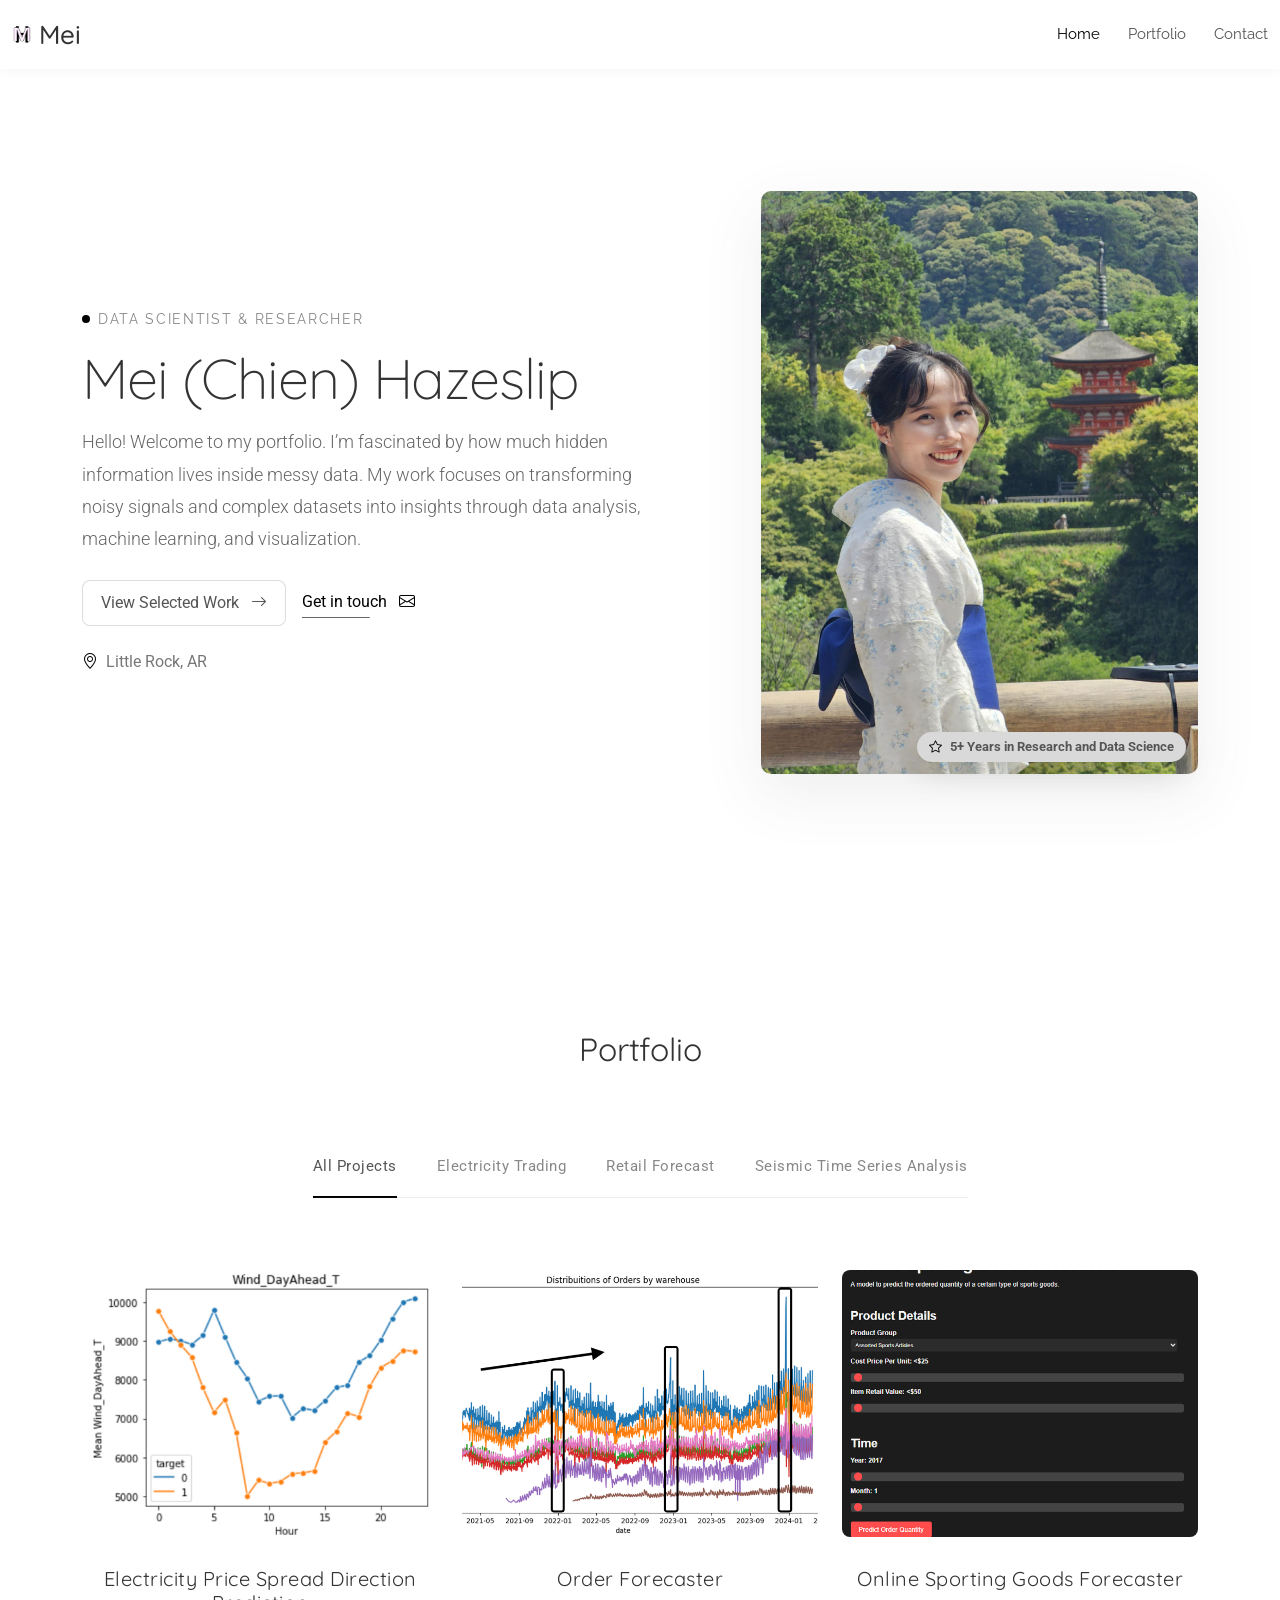
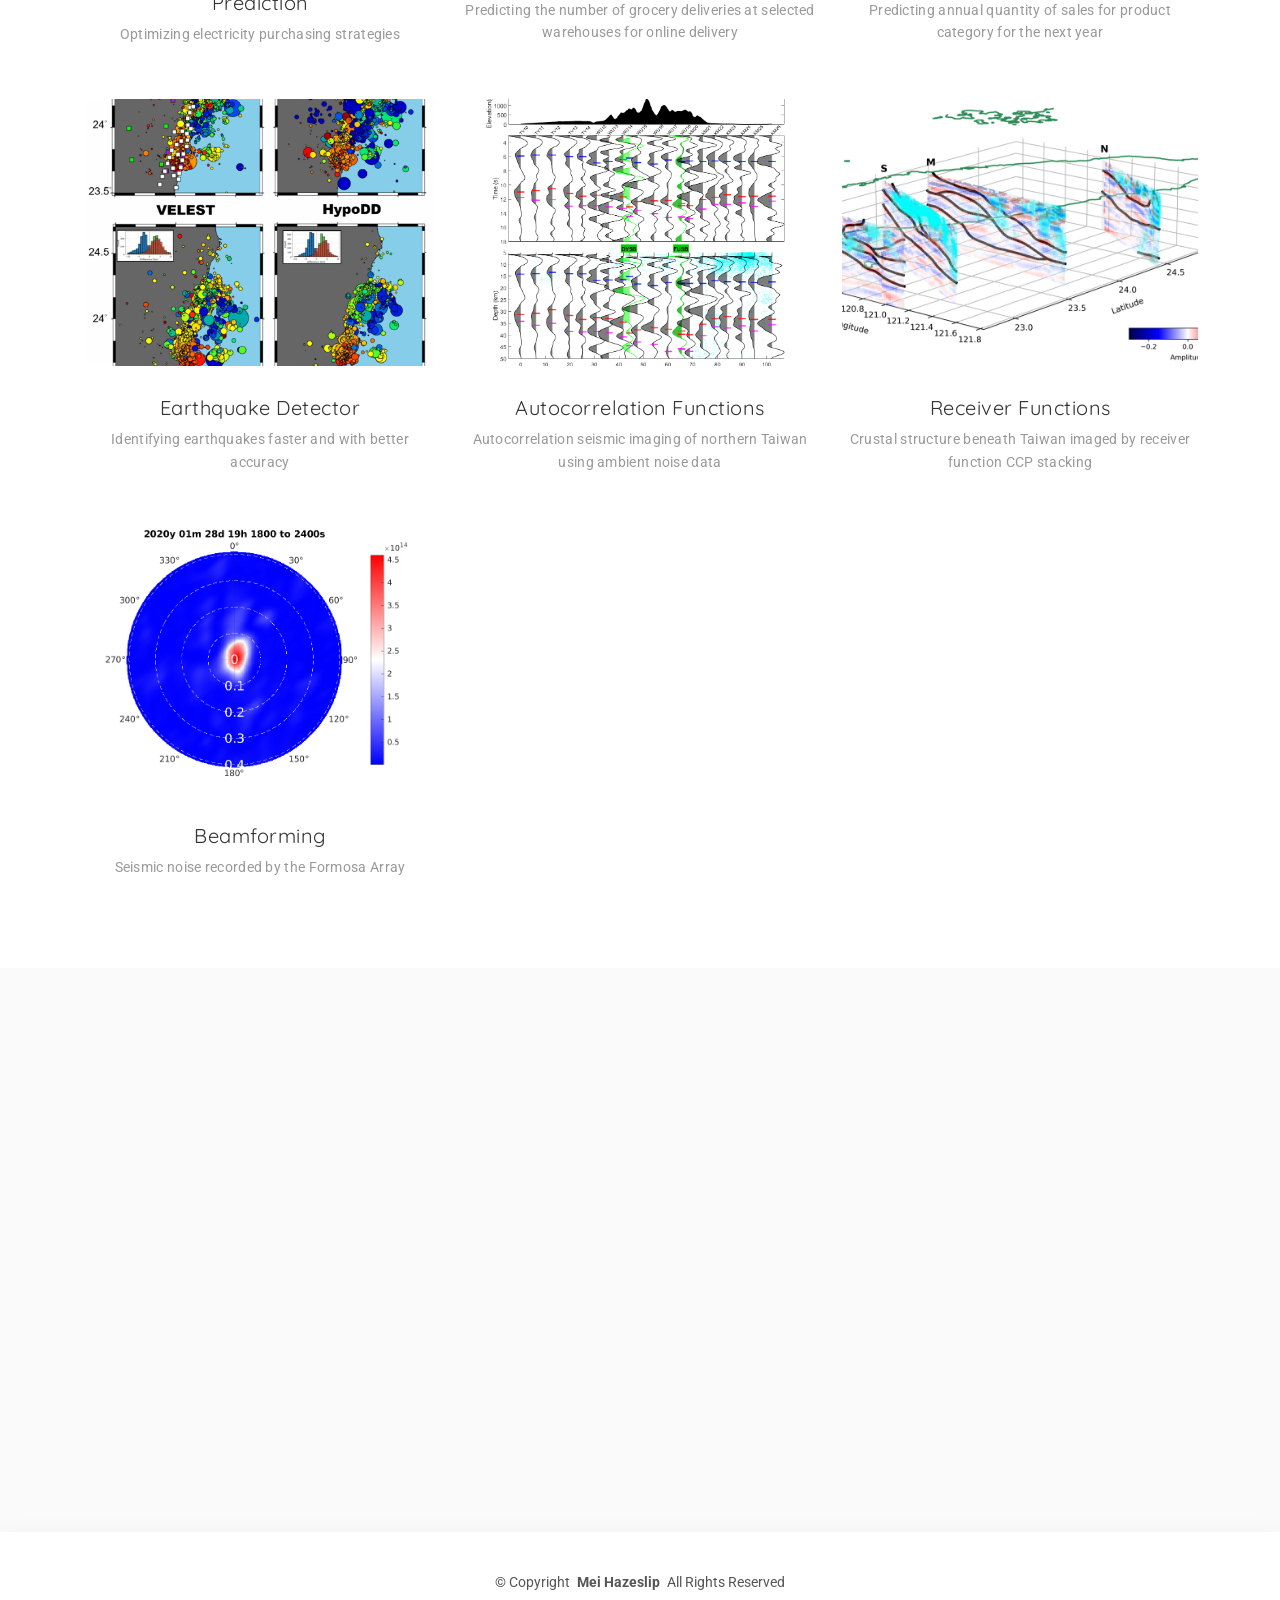
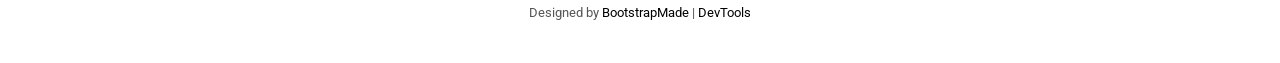
==== index.html @ dcd5de90 "order: remove figures" ====
<!DOCTYPE html>
<html lang="en">

<head>
  <meta charset="utf-8">
  <meta content="width=device-width, initial-scale=1.0" name="viewport">
  <title>Mei</title>
  <meta name="description" content="">
  <meta name="keywords" content="">

  <!-- Favicons -->
  <link href="assets/img/favicon-mei.png" rel="icon">
  <link href="assets/img/favicon-mei.png" rel="apple-touch-icon">

  <!-- Fonts -->
  <link href="https://fonts.googleapis.com" rel="preconnect">
  <link href="https://fonts.gstatic.com" rel="preconnect" crossorigin>
  <link href="https://fonts.googleapis.com/css2?family=Roboto:ital,wght@0,100;0,300;0,400;0,500;0,700;0,900;1,100;1,300;1,400;1,500;1,700;1,900&family=Raleway:ital,wght@0,100;0,200;0,300;0,400;0,500;0,600;0,700;0,800;0,900;1,100;1,200;1,300;1,400;1,500;1,600;1,700;1,800;1,900&family=Quicksand:wght@300;400;500;600;700&display=swap" rel="stylesheet">

  <!-- Vendor CSS Files -->
  <link href="assets/vendor/bootstrap/css/bootstrap.min.css" rel="stylesheet">
  <link href="assets/vendor/bootstrap-icons/bootstrap-icons.css" rel="stylesheet">
  <link href="assets/vendor/aos/aos.css" rel="stylesheet">
  <link href="assets/vendor/glightbox/css/glightbox.min.css" rel="stylesheet">
  <link href="assets/vendor/swiper/swiper-bundle.min.css" rel="stylesheet">

  <!-- Main CSS File -->
  <link href="assets/css/main.css" rel="stylesheet">

  <!-- =======================================================
  * Template Name: MinimalFolio
  * Template URL: https://bootstrapmade.com/minimalfolio-bootstrap-portfolio-template/
  * Updated: Aug 05 2025 with Bootstrap v5.3.7
  * Author: BootstrapMade.com
  * License: https://bootstrapmade.com/license/
  ======================================================== -->
</head>

<body class="index-page">
  <header id="header" class="header d-flex align-items-center">
    <div class="container-fluid position-relative d-flex align-items-center justify-content-between">

      <a href="index.html" class="logo d-flex align-items-center">
        <!-- Uncomment the line below if you also wish to use an image logo -->
        <img src="assets/img/favicon-mei.png" alt="">
        <h1 class="sitename">Mei</h1>
      </a>

      <nav id="navmenu" class="navmenu">
        <ul>
          <li><a href="#hero" class="active">Home</a></li>
          <li><a href="#portfolio">Portfolio</a></li>
          <li><a href="#contact">Contact</a></li>
        </ul>
      </nav>

    </div>
  </header>

  <main class="main">

    <!-- Hero Section -->
    <section id="hero" class="hero section">

      <div class="container" data-aos="fade-up" data-aos-delay="100">

        <div class="row align-items-center gx-5 gy-5">

          <div class="col-lg-7">
            <div class="intro" data-aos="fade-right" data-aos-delay="150">
              <div class="eyebrow d-inline-flex align-items-center gap-2 mb-3">
                <span class="dot"></span>
                <span class="text">Data Scientist & Researcher</span>
              </div>

              <h1 class="display-heading mb-3">
                Mei (Chien) Hazeslip
              </h1>

              <p class="lead mb-4">
                Hello! Welcome to my portfolio. I’m fascinated by how much hidden information lives inside messy data. My work focuses on transforming noisy signals and complex datasets into insights through data analysis, machine learning, and visualization.
              </p>

              <div class="cta-group d-flex flex-wrap align-items-center gap-3" data-aos="zoom-in" data-aos-delay="250">
                <a href="#portfolio" class="btn btn-ghost">
                  View Selected Work
                  <i class="bi bi-arrow-right ms-2"></i>
                </a>
                <a href="#contact" class="link-underline">
                  Get in touch
                  <i class="bi bi-envelope ms-2"></i>
                </a>
              </div>

              <div class="meta mt-4 d-flex flex-wrap align-items-center gap-4" data-aos="fade-up" data-aos-delay="300">
                <div class="meta-item d-flex align-items-center gap-2">
                  <i class="bi bi-geo-alt"></i>
                  <span>Little Rock, AR</span>
                </div>
                <!--
                <div class="meta-item d-flex align-items-center gap-2">
                  <i class="bi bi-circle"></i>
                  <span>Available for freelance</span>
                </div>
                -->
              </div>
            </div>
          </div>

          <div class="col-lg-5">
            <figure class="portrait-wrap position-relative" data-aos="fade-left" data-aos-delay="200">
              <img src="assets/img/profile/profile-1.jpg" alt="Profile Portrait" class="img-fluid portrait-img">
              <figcaption class="visually-hidden">Minimal portrait preview</figcaption>

              <div class="badge note" data-aos="zoom-in" data-aos-delay="300">
                <i class="bi bi-star"></i>
                <span>5+ Years in Research and Data Science</span>
              </div>
            </figure>
          </div>

        </div>

      </div>

    </section><!-- /Hero Section -->


    <!-- Portfolio Section -->
    <section id="portfolio" class="portfolio section">

      <!-- Section Title -->
      <div class="container section-title" data-aos="fade-up">
        <h2>Portfolio</h2>
      </div><!-- End Section Title -->

      <div class="container" data-aos="fade-up" data-aos-delay="100">

        <div class="isotope-layout" data-default-filter="*" data-layout="fitRows" data-sort="original-order">

          <div class="portfolio-filters-wrapper" data-aos="fade-up" data-aos-delay="100">
            <ul class="portfolio-filters isotope-filters">
              <li data-filter="*" class="filter-active">All Projects</li>
              <li data-filter=".filter-electricity">Electricity Trading</li>
              <li data-filter=".filter-retail">Retail Forecast</li>
              <li data-filter=".filter-seismic">Seismic Time Series Analysis</li>
            </ul>
          </div>

          <div class="row gy-4 portfolio-grid isotope-container" data-aos="fade-up" data-aos-delay="200">

            <div class="col-lg-4 col-md-6 portfolio-item isotope-item filter-electricity">
              <div class="portfolio-card">
                <div class="image-container">
                  <img src="assets/img/portfolio/electricity-1.png" class="img-fluid" alt="Electricity Trading" loading="lazy">
                  <div class="overlay">
                    <div class="overlay-content">
                      <a href="assets/img/portfolio/electricity-1.png" class="glightbox zoom-link" title="Electricity Price Spread Direction Prediction">
                        <i class="bi bi-zoom-in"></i>
                      </a>
                      <a href="electricity-trading.html" class="details-link" title="View Project Details">
                        <i class="bi bi-arrow-right"></i>
                      </a>
                    </div>
                  </div>
                </div>
                <div class="content">
                  <h3>Electricity Price Spread Direction Prediction</h3>
                  <p>Optimizing electricity purchasing strategies</p>
                </div>
              </div>
            </div><!-- End Portfolio Item -->

            <div class="col-lg-4 col-md-6 portfolio-item isotope-item filter-retail">
              <div class="portfolio-card">
                <div class="image-container">
                  <img src="assets/img/portfolio/retail-1.png" class="img-fluid" alt="Retail Forecast" loading="lazy">
                  <div class="overlay">
                    <div class="overlay-content">
                      <a href="assets/img/portfolio/retail-1.png" class="glightbox zoom-link" title="Order Forecaster">
                        <i class="bi bi-zoom-in"></i>
                      </a>
                      <a href="order-forecaster.html" class="details-link" title="View Project Details">
                        <i class="bi bi-arrow-right"></i>
                      </a>
                    </div>
                  </div>
                </div>
                <div class="content">
                  <h3>Order Forecaster</h3>
                  <p>Predicting the number of grocery deliveries at selected warehouses for online delivery</p>
                </div>
              </div>
            </div><!-- End Portfolio Item -->

            <div class="col-lg-4 col-md-6 portfolio-item isotope-item filter-retail">
              <div class="portfolio-card">
                <div class="image-container">
                  <img src="assets/img/portfolio/retail-2.png" class="img-fluid" alt="Retail Forecast" loading="lazy">
                  <div class="overlay">
                    <div class="overlay-content">
                      <a href="assets/img/portfolio/retail-2.png" class="glightbox zoom-link" title="Mobile App Design">
                        <i class="bi bi-zoom-in"></i>
                      </a>
                      <a href="portfolio-details.html" class="details-link" title="View Project Details">
                        <i class="bi bi-arrow-right"></i>
                      </a>
                    </div>
                  </div>
                </div>
                <div class="content">
                  <h3>Online Sporting Goods Forecaster</h3>
                  <p>Predicting annual quantity of sales for product category for the next year</p>
                </div>
              </div>
            </div><!-- End Portfolio Item -->



            <div class="col-lg-4 col-md-6 portfolio-item isotope-item filter-seismic">
              <div class="portfolio-card">
                <div class="image-container">
                  <img src="assets/img/portfolio/seis-1.png" class="img-fluid" alt="Seismic Time Series Analysis" loading="lazy">
                  <div class="overlay">
                    <div class="overlay-content">
                      <a href="assets/img/portfolio/seis-1.png" class="glightbox zoom-link" title="Earthquake Detector">
                        <i class="bi bi-zoom-in"></i>
                      </a>
                      <a href="https://doi.org/10.1785/0120250117" 
                        class="details-link" 
                        title="View Project Details" 
                        target="_blank" 
                        rel="noopener noreferrer">
                        <i class="bi bi-arrow-right"></i>
                      </a>
                    </div>
                  </div>
                </div>
                <div class="content">
                  <h3>Earthquake Detector</h3>
                  <p>Identifying earthquakes faster and with better accuracy</p>
                </div>
              </div>
            </div><!-- End Portfolio Item -->

            <div class="col-lg-4 col-md-6 portfolio-item isotope-item filter-seismic">
              <div class="portfolio-card">
                <div class="image-container">
                  <img src="assets/img/portfolio/seis-2.png" class="img-fluid" alt="Seismic Time Series Analysis" loading="lazy">
                  <div class="overlay">
                    <div class="overlay-content">
                      <a href="assets/img/portfolio/seis-2.png" class="glightbox zoom-link" title="Autocorrelation Functions">
                        <i class="bi bi-zoom-in"></i>
                      </a>
                      <a href="https://drive.google.com/file/d/1srfpA779se3hEIbXfu4Gn-qdRZzINWOi/view?usp=sharing" 
                        class="details-link" 
                        title="View Project Details" 
                        target="_blank" 
                        rel="noopener noreferrer">
                        <i class="bi bi-arrow-right"></i>
                      </a>
                    </div>
                  </div>
                </div>
                <div class="content">
                  <h3>Autocorrelation Functions</h3>
                  <p>Autocorrelation seismic imaging of northern Taiwan using ambient noise data</p>
                </div>
              </div>
            </div><!-- End Portfolio Item -->

            <div class="col-lg-4 col-md-6 portfolio-item isotope-item filter-seismic">
              <div class="portfolio-card">
                <div class="image-container">
                  <img src="assets/img/portfolio/seis-3.png" class="img-fluid" alt="Seismic Time Series Analysis" loading="lazy">
                  <div class="overlay">
                    <div class="overlay-content">
                      <a href="assets/img/portfolio/seis-3.png" class="glightbox zoom-link" title="Receiver Functions">
                        <i class="bi bi-zoom-in"></i>
                      </a>
                      <a href="https://drive.google.com/file/d/1hxi0s-aLFg7uxW8L6R9P9VowQ1bgPb90/view?usp=sharing" 
                        class="details-link" 
                        title="View Project Details" 
                        target="_blank" 
                        rel="noopener noreferrer">
                        <i class="bi bi-arrow-right"></i>
                      </a>
                    </div>
                  </div>
                </div>
                <div class="content">
                  <h3>Receiver Functions</h3>
                  <p>Crustal structure beneath Taiwan imaged by receiver function CCP stacking</p>
                </div>
              </div>
            </div><!-- End Portfolio Item -->

            <div class="col-lg-4 col-md-6 portfolio-item isotope-item filter-seismic">
              <div class="portfolio-card">
                <div class="image-container">
                  <img src="assets/img/portfolio/seis-4.png" class="img-fluid" alt="Seismic Time Series Analysis" loading="lazy">
                  <div class="overlay">
                    <div class="overlay-content">
                      <a href="assets/img/portfolio/seis-4.png" class="glightbox zoom-link" title="Beamforming">
                        <i class="bi bi-zoom-in"></i>
                      </a>
                      <a href="https://drive.google.com/file/d/1PbnYBIE1nDlQQ-t-PtsmL3waktxj8zYL/view?usp=sharing" 
                        class="details-link" 
                        title="View Project Details" 
                        target="_blank" 
                        rel="noopener noreferrer">
                        <i class="bi bi-arrow-right"></i>
                      </a>
                    </div>
                  </div>
                </div>
                <div class="content">
                  <h3>Beamforming</h3>
                  <p>Seismic noise recorded by the Formosa Array</p>
                </div>
              </div>
            </div><!-- End Portfolio Item -->


          </div><!-- End Portfolio Grid -->

        </div>

      </div>

    </section><!-- /Portfolio Section -->



    <!-- Contact Section -->
    <section id="contact" class="contact section light-background">

      <div class="container" data-aos="fade-up" data-aos-delay="100">
        <div class="row align-items-stretch">
          <div class="col-lg-4 mx-auto" data-aos="fade-up" data-aos-delay="200">
            <div class="contact-sidebar">
              <div class="contact-header">
                <h3>Get in Touch</h3>
              </div>
                <div class="contact-method" data-aos="fade-in" data-aos-delay="400">
                  <div class="contact-icon">
                    <i class="bi bi-envelope"></i>
                  </div>
                  <div class="contact-details">
                    <span class="method-label">Email</span>
                    <p>amayaaaa24@gmail.com</p>
                  </div>
                </div>

                <div class="contact-method" data-aos="fade-in" data-aos-delay="450">
                  <div class="contact-icon">
                    <i class="bi bi-telephone"></i>
                  </div>
                  <div class="contact-details">
                    <span class="method-label">Phone</span>
                    <p>+1 (385) 450-9670</p>
                  </div>
                </div>

                <div class="contact-method" data-aos="fade-in" data-aos-delay="500">
                  <div class="contact-icon">
                    <i class="bi bi-linkedin"></i>
                  </div>
                  <div class="contact-details">
                    <span class="method-label">LinkedIn</span>
                    <p><a href="https://www.linkedin.com/in/mei-chien/" target="_blank">linkedin.com/in/mei-chien</a></p>
                  </div>
                </div>
                <!--
                <div class="contact-method" data-aos="fade-in" data-aos-delay="500">
                  <div class="contact-icon">
                    <i class="bi bi-clock"></i>
                  </div>
                  <div class="contact-details">
                    <span class="method-label">Hours</span>
                    <p>Monday - Friday: 9AM - 6PM<br>Saturday: 10AM - 4PM</p>
                  </div>
                </div>
                -->
              </div>

            </div>
          </div>
        </div>
      </div>
    </section><!-- /Contact Section -->

  </main>

  <footer id="footer" class="footer">

    <div class="container">
      <div class="copyright text-center ">
        <p>© <span>Copyright</span> <strong class="px-1 sitename">Mei Hazeslip</strong> <span>All Rights Reserved</span></p>
      </div>
      <div class="credits">
        <!-- All the links in the footer should remain intact. -->
        <!-- You can delete the links only if you've purchased the pro version. -->
        <!-- Licensing information: https://bootstrapmade.com/license/ -->
        <!-- Purchase the pro version with working PHP/AJAX contact form: [buy-url] -->
        Designed by <a href="https://bootstrapmade.com/">BootstrapMade</a> | <a href="https://bootstrapmade.com/tools/">DevTools</a>
      </div>
    </div>

  </footer>

  <!-- Scroll Top -->
  <a href="#" id="scroll-top" class="scroll-top d-flex align-items-center justify-content-center"><i class="bi bi-arrow-up-short"></i></a>

  <!-- Preloader -->
  <div id="preloader">
    <div></div>
    <div></div>
    <div></div>
    <div></div>
  </div>

  <!-- Vendor JS Files -->
  <script src="assets/vendor/bootstrap/js/bootstrap.bundle.min.js"></script>
  <script src="assets/vendor/php-email-form/validate.js"></script>
  <script src="assets/vendor/aos/aos.js"></script>
  <script src="assets/vendor/typed.js/typed.umd.js"></script>
  <script src="assets/vendor/waypoints/noframework.waypoints.js"></script>
  <script src="assets/vendor/imagesloaded/imagesloaded.pkgd.min.js"></script>
  <script src="assets/vendor/isotope-layout/isotope.pkgd.min.js"></script>
  <script src="assets/vendor/glightbox/js/glightbox.min.js"></script>
  <script src="assets/vendor/swiper/swiper-bundle.min.js"></script>

  <!-- Main JS File -->
  <script src="assets/js/main.js"></script>

</body>

</html>
---- assets/css/main.css ----
/**
* Template Name: MinimalFolio
* Template URL: https://bootstrapmade.com/minimalfolio-bootstrap-portfolio-template/
* Updated: Aug 05 2025 with Bootstrap v5.3.7
* Author: BootstrapMade.com
* License: https://bootstrapmade.com/license/
*/

/*--------------------------------------------------------------
# Font & Color Variables
# Help: https://bootstrapmade.com/color-system/
--------------------------------------------------------------*/
/* Fonts */
:root {
  --default-font: "Roboto",  system-ui, -apple-system, "Segoe UI", Roboto, "Helvetica Neue", Arial, "Noto Sans", "Liberation Sans", sans-serif, "Apple Color Emoji", "Segoe UI Emoji", "Segoe UI Symbol", "Noto Color Emoji";
  --heading-font: "Quicksand",  sans-serif;
  --nav-font: "Raleway",  sans-serif;
}

/* Global Colors - The following color variables are used throughout the website. Updating them here will change the color scheme of the entire website */
:root { 
  --background-color: #ffffff; /* Background color for the entire website, including individual sections */
  --default-color: #555555; /* Default color used for the majority of the text content across the entire website */
  --heading-color: #333333; /* Color for headings, subheadings and title throughout the website */
  --accent-color: #000000; /* Accent color that represents your brand on the website. It's used for buttons, links, and other elements that need to stand out */
  --surface-color: #ffffff; /* The surface color is used as a background of boxed elements within sections, such as cards, icon boxes, or other elements that require a visual separation from the global background. */
  --contrast-color: #ffffff; /* Contrast color for text, ensuring readability against backgrounds of accent, heading, or default colors. */
}

/* Nav Menu Colors - The following color variables are used specifically for the navigation menu. They are separate from the global colors to allow for more customization options */
:root {
  --nav-color: #555555;  /* The default color of the main navmenu links */
  --nav-hover-color: #000000; /* Applied to main navmenu links when they are hovered over or active */
  --nav-mobile-background-color: #fafafa; /* Used as the background color for mobile navigation menu */
  --nav-dropdown-background-color: #ffffff; /* Used as the background color for dropdown items that appear when hovering over primary navigation items */
  --nav-dropdown-color: #8f8f8f; /* Used for navigation links of the dropdown items in the navigation menu. */
  --nav-dropdown-hover-color: #000000; /* Similar to --nav-hover-color, this color is applied to dropdown navigation links when they are hovered over. */
}

/* Color Presets - These classes override global colors when applied to any section or element, providing reuse of the sam color scheme. */

.light-background {
  --background-color: #fafafa;
  --surface-color: #ffffff;
}

.dark-background {
  --background-color: #060606;
  --default-color: #ffffff;
  --heading-color: #ffffff;
  --surface-color: #252525;
  --contrast-color: #ffffff;
}

/* Smooth scroll */
:root {
  scroll-behavior: smooth;
}

/*--------------------------------------------------------------
# General Styling & Shared Classes
--------------------------------------------------------------*/
body {
  color: var(--default-color);
  background-color: var(--background-color);
  font-family: var(--default-font);
}

a {
  color: var(--accent-color);
  text-decoration: none;
  transition: 0.3s;
}

a:hover {
  color: color-mix(in srgb, var(--accent-color), transparent 25%);
  text-decoration: none;
}

h1,
h2,
h3,
h4,
h5,
h6 {
  color: var(--heading-color);
  font-family: var(--heading-font);
}

/* PHP Email Form Messages
------------------------------*/
.php-email-form .error-message {
  display: none;
  background: #df1529;
  color: #ffffff;
  text-align: left;
  padding: 15px;
  margin-bottom: 24px;
  font-weight: 600;
}

.php-email-form .sent-message {
  display: none;
  color: #ffffff;
  background: #059652;
  text-align: center;
  padding: 15px;
  margin-bottom: 24px;
  font-weight: 600;
}

.php-email-form .loading {
  display: none;
  background: var(--surface-color);
  text-align: center;
  padding: 15px;
  margin-bottom: 24px;
}

.php-email-form .loading:before {
  content: "";
  display: inline-block;
  border-radius: 50%;
  width: 24px;
  height: 24px;
  margin: 0 10px -6px 0;
  border: 3px solid var(--accent-color);
  border-top-color: var(--surface-color);
  animation: php-email-form-loading 1s linear infinite;
}

@keyframes php-email-form-loading {
  0% {
    transform: rotate(0deg);
  }

  100% {
    transform: rotate(360deg);
  }
}

/*--------------------------------------------------------------
# Global Header
--------------------------------------------------------------*/
.header {
  --background-color: #ffffff;
  color: var(--default-color);
  background-color: var(--background-color);
  padding: 15px 0;
  transition: all 0.5s;
  z-index: 997;

  position: fixed !important;
  top: 0;
  left: 0;
  width: 100%;
  box-shadow: 0 2px 12px rgba(0, 0, 0, 0.04);
}


.header .logo {
  line-height: 1;
}

.header .logo img {
  max-height: 32px;
  margin-right: 8px;
}

.header .logo h1 {
  font-size: 26px;
  margin: 0;
  font-weight: 500;
  color: var(--heading-color);
}

/*--------------------------------------------------------------
# Navigation Menu
--------------------------------------------------------------*/
.header .container-fluid {
  display: flex;
  align-items: center;
  justify-content: space-between;
}

.mobile-nav-toggle {
  display: none;
}

.navmenu {
  position: static;
  width: auto;
  overflow: visible;
  margin-left: auto;
  display: flex;
  align-items: center;
}

.navmenu ul {
  display: flex;
  flex-direction: row;
  align-items: center;
  gap: 28px;
  list-style: none;
  margin: 0;
  padding: 0;
  overflow: visible;
}

.navmenu li {
  position: static;
}

.navmenu a,
.navmenu a:focus {
  color: var(--nav-color);
  padding: 8px 0;
  font-family: var(--nav-font);
  font-size: 15px;
  font-weight: 400;
  display: inline-block;
  white-space: nowrap;
  transition: 0.3s;
}

.navmenu a:hover,
.navmenu .active,
.navmenu .active:focus {
  color: var(--nav-hover-color);
}

.navmenu .dropdown ul {
  display: none;
}

.mobile-nav-active {
  overflow: visible;
}

.mobile-nav-active .navmenu {
  position: static;
  right: auto;
  background: transparent;
}

/*--------------------------------------------------------------
# Global Footer
--------------------------------------------------------------*/
.footer {
  color: var(--default-color);
  background-color: var(--background-color);
  font-size: 14px;
  padding: 40px 0;
  position: relative;
  box-shadow: 0 5px 25px rgba(0, 0, 0, 0.05);
}

.footer .copyright p {
  margin-bottom: 0;
}

.footer .social-links {
  margin-top: 20px;
}

.footer .social-links a {
  display: flex;
  align-items: center;
  justify-content: center;
  width: 40px;
  height: 40px;
  border-radius: 50%;
  border: 1px solid color-mix(in srgb, var(--default-color), transparent 50%);
  font-size: 16px;
  color: color-mix(in srgb, var(--default-color), transparent 50%);
  margin: 0 5px;
  transition: 0.3s;
}

.footer .social-links a:hover {
  color: var(--accent-color);
  border-color: var(--accent-color);
}

.footer .credits {
  margin-top: 10px;
  font-size: 13px;
  text-align: center;
}

/*--------------------------------------------------------------
# Preloader
--------------------------------------------------------------*/
#preloader {
  position: fixed;
  inset: 0;
  z-index: 9999;
  overflow: hidden;
  background-color: var(--background-color);
  transition: all 0.6s ease-out;
  width: 100%;
  height: 100vh;
  display: flex;
  align-items: center;
  justify-content: center;
}

#preloader div {
  width: 13px;
  height: 13px;
  background-color: var(--accent-color);
  border-radius: 50%;
  animation-timing-function: cubic-bezier(0, 1, 1, 0);
  position: absolute;
  left: 50%;
}

#preloader div:nth-child(1) {
  left: calc(50% + 8px);
  animation: animate-preloader-1 0.6s infinite;
}

#preloader div:nth-child(2) {
  left: calc(50% + 8px);
  animation: animate-preloader-2 0.6s infinite;
}

#preloader div:nth-child(3) {
  left: calc(50% + 32px);
  animation: animate-preloader-2 0.6s infinite;
}

#preloader div:nth-child(4) {
  left: calc(50% + 56px);
  animation: animate-preloader-3 0.6s infinite;
}

@keyframes animate-preloader-1 {
  0% {
    transform: scale(0);
  }

  100% {
    transform: scale(1);
  }
}

@keyframes animate-preloader-3 {
  0% {
    transform: scale(1);
  }

  100% {
    transform: scale(0);
  }
}

@keyframes animate-preloader-2 {
  0% {
    transform: translate(0, 0);
  }

  100% {
    transform: translate(24px, 0);
  }
}

/*--------------------------------------------------------------
# Scroll Top Button
--------------------------------------------------------------*/
.scroll-top {
  position: fixed;
  visibility: hidden;
  opacity: 0;
  right: 15px;
  bottom: 15px;
  z-index: 99999;
  background-color: var(--accent-color);
  width: 40px;
  height: 40px;
  border-radius: 4px;
  transition: all 0.4s;
}

.scroll-top i {
  font-size: 24px;
  color: var(--contrast-color);
  line-height: 0;
}

.scroll-top:hover {
  background-color: color-mix(in srgb, var(--accent-color), transparent 20%);
  color: var(--contrast-color);
}

.scroll-top.active {
  visibility: visible;
  opacity: 1;
}

/*--------------------------------------------------------------
# Disable aos animation delay on mobile devices
--------------------------------------------------------------*/
@media screen and (max-width: 768px) {
  [data-aos-delay] {
    transition-delay: 0 !important;
  }
}

/*--------------------------------------------------------------
# Global Page Titles & Breadcrumbs
--------------------------------------------------------------*/
.page-title {
  text-align: center;
  padding: 20px 0;
}

.page-title .breadcrumbs {
  margin-bottom: 1.5rem;
}

.page-title .breadcrumbs .breadcrumb {
  justify-content: center;
  margin: 0;
  padding: 0;
  background: none;
}

.page-title .breadcrumbs .breadcrumb .breadcrumb-item {
  font-size: 0.9rem;
  color: color-mix(in srgb, var(--default-color), transparent 30%);
}

.page-title .breadcrumbs .breadcrumb .breadcrumb-item.active {
  color: var(--accent-color);
}

.page-title .breadcrumbs .breadcrumb .breadcrumb-item a {
  color: inherit;
  text-decoration: none;
  transition: color 0.3s ease;
  font-weight: 300;
}

.page-title .breadcrumbs .breadcrumb .breadcrumb-item a:hover {
  color: var(--accent-color);
}

.page-title .breadcrumbs .breadcrumb .breadcrumb-item a i {
  font-size: 0.9rem;
  margin-right: 0.2rem;
}

.page-title .breadcrumbs .breadcrumb .breadcrumb-item+.breadcrumb-item::before {
  color: color-mix(in srgb, var(--default-color), transparent 50%);
}

.page-title .title-wrapper {
  max-width: 800px;
  margin: 0 auto;
  padding: 1rem 0;
}

.page-title .title-wrapper h1 {
  font-size: 2.5rem;
  margin-bottom: 1rem;
  font-weight: 400;
  color: var(--heading-color);
}

.page-title .title-wrapper p {
  font-size: 1.1rem;
  color: color-mix(in srgb, var(--default-color), transparent 20%);
  margin: 0;
  line-height: 1.6;
}

@media (max-width: 768px) {
  .page-title .title-wrapper h1 {
    font-size: 2rem;
  }

  .page-title .title-wrapper p {
    font-size: 1rem;
  }
}

@media (max-width: 576px) {
  .page-title .title-wrapper h1 {
    font-size: 1.75rem;
  }
}

/*--------------------------------------------------------------
# Global Sections
--------------------------------------------------------------*/
section,
.section {
  color: var(--default-color);
  background-color: var(--background-color);
  padding: 60px 0;
  overflow: clip;
}

/*--------------------------------------------------------------
# Global Section Titles
--------------------------------------------------------------*/
.section-title {
  text-align: center;
  padding-bottom: 60px;
  position: relative;
}

.section-title h2 {
  font-size: 32px;
  font-weight: 400;
  margin-bottom: 15px;
}

.section-title p {
  margin-bottom: 0;
  font-size: 14px;
  font-weight: 300;
}

/*--------------------------------------------------------------
# Hero Section
--------------------------------------------------------------*/
.hero {
  padding-top: 60px;
  min-height: 100vh;
  display: flex;
  align-items: center;
  padding-bottom: 120px;
  /* Typographic system for hero */
  /* CTAs */
  /* Meta row */
  /* Portrait block */
  /* Gentle section visual calm */
  /* Spacing rhythm */
  /* Subtle parallax simulation for large screens */
  /* Responsive refinements */
}

.hero .intro .eyebrow .dot {
  width: 8px;
  height: 8px;
  border-radius: 50%;
  background: var(--accent-color);
  flex: 0 0 auto;
}

.hero .intro .eyebrow .text {
  font-family: var(--nav-font);
  font-size: 14px;
  letter-spacing: 0.12em;
  text-transform: uppercase;
  color: color-mix(in srgb, var(--default-color), transparent 30%);
}

.hero .intro .display-heading {
  font-family: var(--heading-font);
  font-weight: 300;
  font-size: clamp(36px, 5vw, 56px);
  line-height: 1.15;
  letter-spacing: -0.02em;
  margin-bottom: 10px;
}

.hero .intro .lead {
  font-size: 18px;
  line-height: 1.8;
  color: color-mix(in srgb, var(--default-color), transparent 10%);
  max-width: 58ch;
}

.hero .btn-ghost {
  --_border: color-mix(in srgb, var(--default-color), transparent 80%);
  --_hover: color-mix(in srgb, var(--accent-color), transparent 85%);
  border: 1px solid var(--_border);
  color: var(--default-color);
  background-color: var(--surface-color);
  padding: 10px 18px;
  border-radius: 8px;
  transition: all 0.3s ease-in-out;
}

.hero .btn-ghost:hover,
.hero .btn-ghost:focus {
  border-color: var(--accent-color);
  color: var(--accent-color);
  box-shadow: 0 6px 20px color-mix(in srgb, var(--accent-color), transparent 90%);
  outline: none;
}

.hero .btn-ghost:active {
  transform: translateY(1px);
}

.hero .link-underline {
  position: relative;
  color: var(--accent-color);
  font-weight: 400;
  padding-bottom: 2px;
  transition: color 0.3s ease-in-out;
}

.hero .link-underline:after {
  content: "";
  position: absolute;
  left: 0;
  bottom: -2px;
  width: 100%;
  height: 1px;
  background: color-mix(in srgb, var(--accent-color), transparent 40%);
  transform: scaleX(0.6);
  transform-origin: left;
  transition: transform 0.3s ease-in-out, background 0.3s ease-in-out;
}

.hero .link-underline:hover,
.hero .link-underline:focus {
  color: color-mix(in srgb, var(--accent-color), transparent 10%);
  outline: none;
  border-radius: 4px;
}

.hero .link-underline:hover:after,
.hero .link-underline:focus:after {
  transform: scaleX(1);
  background: var(--accent-color);
}

.hero .meta .meta-item {
  color: color-mix(in srgb, var(--default-color), transparent 20%);
}

.hero .meta .meta-item i {
  color: var(--accent-color);
}

.hero .portrait-wrap .portrait-img {
  width: 100%;
  height: auto;
  border-radius: 10px;
  display: block;
  box-shadow: 0 20px 60px color-mix(in srgb, var(--default-color), transparent 90%);
  transform: translateZ(0);
  transition: transform 0.4s ease-in-out, box-shadow 0.4s ease-in-out;
}

.hero .portrait-wrap:hover .portrait-img {
  transform: scale(1.015);
  box-shadow: 0 28px 80px color-mix(in srgb, var(--accent-color), transparent 90%);
}

.hero .portrait-wrap .badge.note {
  position: absolute;
  right: 12px;
  bottom: 12px;
  display: inline-flex;
  align-items: center;
  gap: 8px;
  padding: 8px 12px;
  border-radius: 999px;
  background: color-mix(in srgb, var(--accent-color), var(--surface-color) 85%);
  color: var(--default-color);
  font-size: 13px;
  backdrop-filter: blur(6px);
  box-shadow: 0 10px 30px color-mix(in srgb, var(--accent-color), transparent 88%);
}

.hero .portrait-wrap .badge.note i {
  color: var(--accent-color);
}

section .hero {
  background: var(--background-color);
}

.hero .cta-group {
  gap: 16px;
}

@media (min-width: 992px) {
  .hero .portrait-wrap {
    will-change: transform;
  }
}

@media (max-width: 992px) {
  .hero .intro .lead {
    font-size: 17px;
  }

  .hero .portrait-wrap .badge.note {
    transform: scale(0.95);
  }
}

@media (max-width: 576px) {
  .hero .intro .display-heading {
    font-size: 34px;
  }

  .hero .cta-group {
    flex-direction: column;
    align-items: flex-start;
  }
}

/*--------------------------------------------------------------
# About Section
--------------------------------------------------------------*/
.about {
  /* Layout rhythm */
  --maxw: 1200px;
  --space-1: 16px;
  --space-2: 24px;
  --space-3: 40px;
  --space-4: 64px;
  --radius-s: 6px;
  --shadow-soft: 0 10px 30px color-mix(in srgb, var(--default-color), transparent 92%);
}

.about .container {
  max-width: var(--maxw);
}

.about .intro-wrap {
  margin-bottom: var(--space-4);
}

.about .intro-content .eyebrow {
  display: inline-block;
  letter-spacing: 0.12em;
  text-transform: uppercase;
  font-size: 12px;
  color: color-mix(in srgb, var(--default-color), transparent 40%);
  margin-bottom: var(--space-1);
}

.about .intro-content .headline {
  font-family: var(--heading-font);
  font-weight: 300;
  line-height: 1.2;
  font-size: clamp(28px, 4vw, 44px);
  margin: 0 0 var(--space-2) 0;
}

.about .intro-content .lead {
  font-size: 18px;
  line-height: 1.8;
  color: color-mix(in srgb, var(--default-color), transparent 10%);
  margin-bottom: var(--space-2);
}

.about .intro-content p {
  line-height: 1.8;
  margin-bottom: var(--space-2);
  color: color-mix(in srgb, var(--default-color), transparent 5%);
}

.about .intro-content .cta-group {
  display: flex;
  gap: var(--space-2);
  align-items: center;
  margin-top: var(--space-2);
}

.about .intro-content .cta-group .btn-ghost {
  display: inline-flex;
  align-items: center;
  gap: 8px;
  padding: 12px 18px;
  border-radius: var(--radius-s);
  color: var(--accent-color);
  background: color-mix(in srgb, var(--accent-color), transparent 92%);
  border: 1px solid color-mix(in srgb, var(--accent-color), transparent 70%);
  transition: 0.3s ease-in-out;
}

.about .intro-content .cta-group .btn-ghost:hover,
.about .intro-content .cta-group .btn-ghost:focus {
  color: var(--contrast-color);
  background: var(--accent-color);
  border-color: var(--accent-color);
  outline: none;
  box-shadow: 0 0 0 3px color-mix(in srgb, var(--accent-color), transparent 70%);
}

.about .intro-content .cta-group .link-underline {
  display: inline-flex;
  align-items: center;
  gap: 8px;
  position: relative;
  color: var(--accent-color);
  padding-bottom: 4px;
  transition: 0.3s ease-in-out;
}

.about .intro-content .cta-group .link-underline::after {
  content: "";
  position: absolute;
  left: 0;
  right: 0;
  bottom: 0;
  height: 1px;
  background: color-mix(in srgb, var(--accent-color), transparent 40%);
  transform: scaleX(0.4);
  transform-origin: left;
  transition: 0.3s ease-in-out;
}

.about .intro-content .cta-group .link-underline:hover,
.about .intro-content .cta-group .link-underline:focus {
  color: color-mix(in srgb, var(--accent-color), transparent 10%);
  outline: none;
}

.about .intro-content .cta-group .link-underline:hover::after,
.about .intro-content .cta-group .link-underline:focus::after {
  transform: scaleX(1);
}

.about .profile-figure {
  margin: 0;
}

.about .profile-figure .profile-photo {
  width: 88%;
  max-width: 440px;
  border-radius: 18px;
  box-shadow: var(--shadow-soft);
  transform: translateY(0);
  transition: transform 0.3s ease-in-out;
}

.about .profile-figure .profile-caption {
  margin-top: var(--space-2);
  display: flex;
  align-items: center;
  gap: var(--space-2);
}

.about .profile-figure .profile-caption .signature {
  max-width: 160px;
  filter: grayscale(100%);
  opacity: 0.85;
}

.about .profile-figure .profile-caption .meta {
  font-size: 14px;
  color: color-mix(in srgb, var(--default-color), transparent 20%);
}

.about .profile-figure .profile-caption .meta .funfact {
  font-size: 13px;
  margin-top: 4px;
  color: color-mix(in srgb, var(--default-color), transparent 35%);
}

.about .profile-figure:hover .profile-photo {
  transform: translateY(-4px);
}

.about .skills-wrap {
  margin-top: var(--space-4);
  margin-bottom: var(--space-4);
}

.about .skills-wrap .skill-item {
  padding: var(--space-2);
  border-radius: var(--radius-s);
  transition: 0.3s ease-in-out;
  background: color-mix(in srgb, var(--surface-color), var(--accent-color) 2%);
  border: 1px solid color-mix(in srgb, var(--default-color), transparent 88%);
  height: 100%;
}

.about .skills-wrap .skill-item i {
  font-size: 24px;
  color: var(--accent-color);
  margin-bottom: var(--space-1);
  display: inline-block;
}

.about .skills-wrap .skill-item h3 {
  font-size: 16px;
  margin-bottom: 6px;
  font-weight: 500;
}

.about .skills-wrap .skill-item p {
  margin: 0;
  font-size: 14px;
  color: color-mix(in srgb, var(--default-color), transparent 25%);
}

.about .skills-wrap .skill-item:hover {
  transform: translateY(-3px);
  border-color: color-mix(in srgb, var(--accent-color), transparent 60%);
  box-shadow: var(--shadow-soft);
}

.about .journey-wrap {
  margin-bottom: var(--space-4);
}

.about .journey-wrap .timeline-item {
  position: relative;
  padding-left: 26px;
}

.about .journey-wrap .timeline-item time {
  display: inline-block;
  font-size: 12px;
  letter-spacing: 0.08em;
  text-transform: uppercase;
  color: color-mix(in srgb, var(--default-color), transparent 45%);
  margin-bottom: 6px;
}

.about .journey-wrap .timeline-item h4 {
  font-size: 18px;
  font-weight: 400;
  margin: 0 0 6px;
}

.about .journey-wrap .timeline-item p {
  font-size: 14px;
  color: color-mix(in srgb, var(--default-color), transparent 25%);
  margin: 0;
}

.about .journey-wrap .timeline-item .dot {
  position: absolute;
  left: 0;
  top: 4px;
  width: 10px;
  height: 10px;
  border-radius: 50%;
  background: var(--accent-color);
  box-shadow: 0 0 0 6px color-mix(in srgb, var(--accent-color), transparent 80%);
}

.about .personal-quote {
  margin: var(--space-3) 0 var(--space-4);
  padding: var(--space-2) 0;
  text-align: center;
}

.about .personal-quote p {
  font-family: var(--heading-font);
  font-weight: 300;
  font-size: clamp(20px, 3vw, 28px);
  line-height: 1.5;
  color: color-mix(in srgb, var(--default-color), transparent 5%);
  margin: 0 auto;
  max-width: 800px;
}

.about .facts-wrap .fact-pill {
  display: flex;
  align-items: center;
  justify-content: center;
  gap: 10px;
  padding: 10px 14px;
  border-radius: 999px;
  border: 1px solid color-mix(in srgb, var(--default-color), transparent 85%);
  background: var(--surface-color);
  color: color-mix(in srgb, var(--default-color), transparent 10%);
  transition: 0.3s ease-in-out;
}

.about .facts-wrap .fact-pill i {
  color: var(--accent-color);
}

.about .facts-wrap .fact-pill span {
  font-size: 14px;
}

.about .facts-wrap .fact-pill:hover {
  transform: translateY(-2px);
  border-color: color-mix(in srgb, var(--accent-color), transparent 60%);
  box-shadow: var(--shadow-soft);
}

.about .facts-wrap .fact-pill:focus-within {
  box-shadow: 0 0 0 3px color-mix(in srgb, var(--accent-color), transparent 70%);
}

@media (max-width: 992px) {
  .about .profile-figure {
    text-align: center !important;
  }

  .about .profile-figure .profile-photo {
    width: 72%;
  }

  .about .intro-content .cta-group {
    flex-wrap: wrap;
  }
}

@media (max-width: 576px) {
  .about .profile-figure .profile-photo {
    width: 100%;
  }

  .about .skills-wrap {
    margin-top: var(--space-3);
  }
}

/*--------------------------------------------------------------
# Skills Section
--------------------------------------------------------------*/
.skills {
  padding-top: 60px;
  padding-bottom: 60px;
  /* Design tokens for this section */
  --radius: 8px;
  --muted: color-mix(in srgb, var(--default-color), transparent 65%);
  --soft-border: color-mix(in srgb, var(--default-color), transparent 85%);
  --soft-shadow: 0 8px 24px color-mix(in srgb, var(--default-color), transparent 94%);
  --accent-soft: color-mix(in srgb, var(--accent-color), var(--background-color) 85%);
  /* Focus styles for accessibility */
  /* Subtle divider behavior via spacing rhythm */
  /* Swiper compatibility snippet (kept global for any future slider inside) */
  /* Responsive tweaks */
}

.skills .skill-block {
  padding: 22px 6px 6px 6px;
  border-radius: var(--radius);
  transition: transform 0.3s ease-in-out, box-shadow 0.3s ease-in-out;
  position: relative;
}

.skills .skill-block:hover {
  transform: translateY(-2px);
}

.skills .skill-block header .skill-title {
  font-size: 18px;
  font-weight: 400;
  margin: 0;
}

.skills .skill-block header .skill-badge {
  font-size: 12px;
  padding: 4px 10px;
  border-radius: 999px;
  color: var(--accent-color);
  background: color-mix(in srgb, var(--accent-color), transparent 92%);
  border: 1px solid color-mix(in srgb, var(--accent-color), transparent 80%);
}

.skills .skill-block .skill-desc {
  color: var(--muted);
  font-size: 15px;
  line-height: 1.8;
  margin-bottom: 14px;
}

.skills .skill-block .progress.slim {
  height: 6px;
  background-color: color-mix(in srgb, var(--default-color), transparent 90%);
  border-radius: 999px;
  overflow: hidden;
}

.skills .skill-block .progress.slim .progress-bar {
  width: 0%;
  background: linear-gradient(90deg, var(--accent-color), color-mix(in srgb, var(--accent-color), transparent 20%));
  transition: width 0.6s ease-in-out;
}

.skills .soft-card {
  background: var(--surface-color);
  border: 1px solid var(--soft-border);
  box-shadow: var(--soft-shadow);
}

.skills .soft-card .mini-head {
  font-weight: 400;
  letter-spacing: 0.3px;
  font-size: 16px;
  color: var(--heading-color);
  margin-bottom: 10px;
}

.skills .soft-card .tool-list li {
  padding: 8px 0;
  border-bottom: 1px dashed color-mix(in srgb, var(--default-color), transparent 88%);
}

.skills .soft-card .tool-list li:last-child {
  border-bottom: 0;
}

.skills .soft-card .tool-list li i {
  color: var(--accent-color);
  font-size: 18px;
  line-height: 1;
}

.skills .soft-card .tool-list li span {
  color: var(--default-color);
}

.skills .note {
  color: var(--muted);
  font-size: 16px;
  line-height: 1.8;
}

.skills a:focus-visible,
.skills button:focus-visible,
.skills .skill-block:focus-visible,
.skills .soft-card:focus-visible {
  outline: 2px solid var(--accent-color);
  outline-offset: 3px;
  border-radius: calc(var(--radius) - 2px);
}

.skills .alt-grid {
  margin-top: 60px;
}

.skills .swiper-wrapper {
  height: auto !important;
}

@media (max-width: 992px) {
  .skills .intro-wrap .headline {
    font-size: clamp(26px, 4.2vw, 36px);
  }
}

@media (max-width: 768px) {
  .skills .soft-card {
    padding: 24px !important;
  }

  .skills .skill-block {
    padding-top: 18px;
  }
}

/*--------------------------------------------------------------
# Resume Section
--------------------------------------------------------------*/
.resume .resume-navigation {
  gap: 4rem;
  margin-bottom: 5rem;
  padding: 2rem 0;
  border-bottom: 1px solid color-mix(in srgb, var(--default-color), transparent 90%);
  border: none;
}

@media (max-width: 992px) {
  .resume .resume-navigation {
    padding: 0;
  }
}

.resume .resume-navigation .nav-item .nav-link {
  background: none;
  border: none;
  display: flex;
  align-items: center;
  gap: 1rem;
  cursor: pointer;
  padding: 1rem 1.5rem;
  border-radius: 0;
  transition: all 0.3s ease;
  position: relative;
  color: var(--default-color);
}

.resume .resume-navigation .nav-item .nav-link .nav-number {
  font-size: 0.875rem;
  font-weight: 300;
  color: color-mix(in srgb, var(--default-color), transparent 50%);
  transition: color 0.3s ease;
}

.resume .resume-navigation .nav-item .nav-link .nav-label {
  font-size: 1rem;
  font-weight: 400;
  color: var(--default-color);
  transition: color 0.3s ease;
}

.resume .resume-navigation .nav-item .nav-link::after {
  content: "";
  position: absolute;
  bottom: -2rem;
  left: 50%;
  transform: translateX(-50%) scaleX(0);
  width: 100%;
  height: 2px;
  background: var(--accent-color);
  transition: transform 0.3s ease;
}

.resume .resume-navigation .nav-item .nav-link:hover,
.resume .resume-navigation .nav-item .nav-link.active {
  background: none;
  border: none;
  box-shadow: none;
}

.resume .resume-navigation .nav-item .nav-link:hover .nav-number,
.resume .resume-navigation .nav-item .nav-link.active .nav-number {
  color: var(--accent-color);
}

.resume .resume-navigation .nav-item .nav-link:hover .nav-label,
.resume .resume-navigation .nav-item .nav-link.active .nav-label {
  color: var(--accent-color);
}

.resume .resume-navigation .nav-item .nav-link:hover::after,
.resume .resume-navigation .nav-item .nav-link.active::after {
  transform: translateX(-50%) scaleX(1);
}

.resume .resume-navigation .nav-item .nav-link:focus {
  outline: none;
  box-shadow: none;
}

@media (max-width: 992px) {
  .resume .resume-navigation .nav-item .nav-link::after {
    display: none;
  }
}

.resume .resume-content .tab-pane {
  min-height: 400px;
}

.resume .resume-content .section-intro {
  text-align: center;
  max-width: 600px;
  margin: 0 auto 4rem;
}

.resume .resume-content .section-intro h2 {
  font-size: 2.25rem;
  font-weight: 300;
  margin-bottom: 1.5rem;
  letter-spacing: -0.02em;
}

.resume .resume-content .section-intro p {
  font-size: 1.125rem;
  line-height: 1.7;
  color: color-mix(in srgb, var(--default-color), transparent 30%);
  font-weight: 300;
}

.resume .experience-grid {
  max-width: 800px;
  margin: 0 auto;
}

.resume .experience-grid .experience-item {
  padding: 2.5rem 0;
  border-bottom: 1px solid color-mix(in srgb, var(--default-color), transparent 92%);
}

.resume .experience-grid .experience-item:last-child {
  border-bottom: none;
}

.resume .experience-grid .experience-item .item-header {
  display: flex;
  justify-content: space-between;
  align-items: flex-start;
  margin-bottom: 1.5rem;
}

.resume .experience-grid .experience-item .item-header .position-info h3 {
  font-size: 1.375rem;
  font-weight: 400;
  margin-bottom: 0.5rem;
  line-height: 1.3;
}

.resume .experience-grid .experience-item .item-header .position-info .company {
  font-size: 1rem;
  color: var(--accent-color);
  font-weight: 400;
}

.resume .experience-grid .experience-item .item-header .period {
  font-size: 0.9rem;
  color: color-mix(in srgb, var(--default-color), transparent 40%);
  font-weight: 300;
  white-space: nowrap;
  margin-left: 2rem;
}

.resume .experience-grid .experience-item .item-content p {
  font-size: 1rem;
  line-height: 1.7;
  color: color-mix(in srgb, var(--default-color), transparent 25%);
  margin: 0;
  font-weight: 300;
}

.resume .education-list {
  max-width: 700px;
  margin: 0 auto;
}

.resume .education-list .education-entry {
  display: flex;
  gap: 3rem;
  padding: 2rem 0;
  border-bottom: 1px solid color-mix(in srgb, var(--default-color), transparent 92%);
}

.resume .education-list .education-entry:last-child {
  border-bottom: none;
}

.resume .education-list .education-entry .degree-year {
  flex-shrink: 0;
  font-size: 1.125rem;
  font-weight: 400;
  color: var(--accent-color);
  width: 80px;
}

.resume .education-list .education-entry .degree-details {
  flex: 1;
}

.resume .education-list .education-entry .degree-details h3 {
  font-size: 1.25rem;
  font-weight: 400;
  margin-bottom: 0.5rem;
  line-height: 1.3;
}

.resume .education-list .education-entry .degree-details .institution {
  font-size: 1rem;
  color: color-mix(in srgb, var(--default-color), transparent 30%);
  margin-bottom: 1rem;
  font-weight: 300;
}

.resume .education-list .education-entry .degree-details p {
  font-size: 0.95rem;
  line-height: 1.6;
  color: color-mix(in srgb, var(--default-color), transparent 35%);
  margin: 0;
  font-weight: 300;
}

.resume .skills-categories {
  max-width: 800px;
  margin: 0 auto;
}

.resume .skills-categories .skill-category {
  margin-bottom: 3rem;
}

.resume .skills-categories .skill-category:last-child {
  margin-bottom: 0;
}

.resume .skills-categories .skill-category h3 {
  font-size: 1.25rem;
  font-weight: 400;
  margin-bottom: 1.5rem;
  text-align: center;
}

.resume .skills-categories .skill-category .skill-tags {
  display: flex;
  flex-wrap: wrap;
  gap: 1rem;
  justify-content: center;
}

.resume .skills-categories .skill-category .skill-tags .skill-tag {
  background: var(--surface-color);
  border: 1px solid color-mix(in srgb, var(--default-color), transparent 85%);
  padding: 0.75rem 1.5rem;
  font-size: 0.9rem;
  font-weight: 300;
  color: var(--default-color);
  border-radius: 0;
  transition: all 0.3s ease;
}

.resume .skills-categories .skill-category .skill-tags .skill-tag:hover {
  border-color: var(--accent-color);
  color: var(--accent-color);
}

@media (max-width: 992px) {
  .resume .resume-navigation {
    gap: 2rem;
    margin-bottom: 3rem;
  }

  .resume .resume-navigation .nav-item .nav-link {
    padding: 0.75rem 1rem;
  }

  .resume .resume-navigation .nav-item .nav-link .nav-label {
    font-size: 0.9rem;
  }

  .resume .section-intro {
    margin-bottom: 3rem;
  }

  .resume .section-intro h2 {
    font-size: 1.875rem;
  }

  .resume .section-intro p {
    font-size: 1rem;
  }

  .resume .experience-grid .experience-item .item-header {
    flex-direction: column;
    gap: 1rem;
  }

  .resume .experience-grid .experience-item .item-header .period {
    margin-left: 0;
  }

  .resume .education-list .education-entry {
    gap: 2rem;
  }

  .resume .education-list .education-entry .degree-year {
    width: 60px;
  }
}

@media (max-width: 768px) {
  .resume .resume-navigation {
    flex-direction: column;
    gap: 1rem;
    align-items: center;
  }

  .resume .resume-navigation .nav-item {
    width: 100%;
  }

  .resume .resume-navigation .nav-item .nav-link {
    justify-content: center;
    width: 100%;
  }

  .resume .education-list .education-entry {
    flex-direction: column;
    gap: 0.5rem;
  }

  .resume .skills-categories .skill-category .skill-tags {
    gap: 0.75rem;
  }

  .resume .skills-categories .skill-category .skill-tags .skill-tag {
    padding: 0.6rem 1.2rem;
    font-size: 0.85rem;
  }
}

@media (max-width: 576px) {
  .resume .section-intro h2 {
    font-size: 1.625rem;
  }

  .resume .experience-grid .experience-item {
    padding: 2rem 0;
  }

  .resume .experience-grid .experience-item .item-header .position-info h3 {
    font-size: 1.25rem;
  }

  .resume .skills-categories .skill-category .skill-tags .skill-tag {
    padding: 0.5rem 1rem;
    font-size: 0.8rem;
  }

  .resume .resume-navigation .nav-item .nav-link {
    padding: 0.5rem 1rem;
    gap: 0.5rem;
  }

  .resume .resume-navigation .nav-item .nav-link .nav-number {
    font-size: 0.75rem;
  }

  .resume .resume-navigation .nav-item .nav-link .nav-label {
    font-size: 0.85rem;
  }
}

/*--------------------------------------------------------------
# Portfolio Section
--------------------------------------------------------------*/
.portfolio .portfolio-filters-wrapper {
  text-align: center;
  margin-bottom: 80px;
}

.portfolio .portfolio-filters {
  display: inline-flex;
  align-items: center;
  gap: 40px;
  padding: 0;
  margin: 0;
  list-style: none;
  position: relative;
}

.portfolio .portfolio-filters::after {
  content: "";
  position: absolute;
  bottom: -8px;
  left: 0;
  width: 100%;
  height: 1px;
  background: color-mix(in srgb, var(--default-color), transparent 90%);
}

.portfolio .portfolio-filters li {
  position: relative;
  cursor: pointer;
  padding: 12px 0;
  font-size: 15px;
  font-weight: 400;
  color: color-mix(in srgb, var(--default-color), transparent 30%);
  transition: all 0.4s ease-out;
  letter-spacing: 0.5px;
}

.portfolio .portfolio-filters li::after {
  content: "";
  position: absolute;
  bottom: -8px;
  left: 50%;
  width: 0;
  height: 2px;
  background: var(--accent-color);
  transition: all 0.4s ease-out;
  transform: translateX(-50%);
}

.portfolio .portfolio-filters li:hover {
  color: var(--default-color);
}

.portfolio .portfolio-filters li.filter-active {
  color: var(--default-color);
}

.portfolio .portfolio-filters li.filter-active::after {
  width: 100%;
}

@media (max-width: 768px) {
  .portfolio .portfolio-filters {
    flex-wrap: wrap;
    gap: 20px;
    justify-content: center;
  }
}

.portfolio .portfolio-card {
  background: var(--surface-color);
  transition: all 0.4s ease-out;
  overflow: hidden;
}

.portfolio .portfolio-card:hover {
  transform: translateY(-8px);
}

.portfolio .portfolio-card:hover .image-container img {
  transform: scale(1.05);
}

.portfolio .portfolio-card:hover .overlay {
  opacity: 1;
  visibility: visible;
}

.portfolio .portfolio-card:hover .content h3 {
  color: var(--accent-color);
}

.portfolio .image-container {
  position: relative;
  overflow: hidden;
  aspect-ratio: 4/3;
  border-radius: 8px;
}

.portfolio .image-container img {
  width: 100%;
  height: 100%;
  object-fit: cover;
  transition: transform 0.6s ease-out;
}

.portfolio .image-container .overlay {
  position: absolute;
  top: 0;
  left: 0;
  right: 0;
  bottom: 0;
  background: color-mix(in srgb, var(--accent-color), transparent 50%);
  display: flex;
  align-items: center;
  justify-content: center;
  opacity: 0;
  visibility: hidden;
  transition: all 0.4s ease-out;
  backdrop-filter: blur(2px);
}

.portfolio .image-container .overlay-content {
  display: flex;
  gap: 20px;
  transform: translateY(20px);
  transition: transform 0.4s ease-out 0.1s;
}

.portfolio-card:hover .portfolio .image-container .overlay-content {
  transform: translateY(0);
}

.portfolio .image-container .overlay-content a {
  width: 50px;
  height: 50px;
  background: var(--surface-color);
  color: var(--heading-color);
  display: flex;
  align-items: center;
  justify-content: center;
  border-radius: 50%;
  transition: all 0.3s ease;
  font-size: 18px;
}

.portfolio .image-container .overlay-content a:hover {
  background: var(--accent-color);
  color: var(--contrast-color);
  transform: scale(1.1);
}

.portfolio .content {
  padding: 30px 0;
  text-align: center;
}

.portfolio .content h3 {
  font-size: 20px;
  font-weight: 400;
  margin-bottom: 8px;
  transition: color 0.3s ease;
  letter-spacing: 0.5px;
}

.portfolio .content p {
  color: color-mix(in srgb, var(--default-color), transparent 40%);
  font-size: 14px;
  line-height: 1.6;
  margin: 0;
  letter-spacing: 0.3px;
}

@media (min-width: 992px) {
  .portfolio .portfolio-grid {
    grid-template-columns: repeat(3, 1fr);
  }
}

@media (min-width: 1200px) {
  .portfolio .portfolio-grid {
    grid-template-columns: repeat(4, 1fr);
    gap: 50px;
  }
}

/*--------------------------------------------------------------
# Testimonials Section
--------------------------------------------------------------*/
.testimonials p {
  line-height: 1.7;
  color: var(--default-color);
}

.testimonials .testimonial {
  max-width: 500px;
  text-align: center;
  margin-bottom: 30px;
}

.testimonials .testimonial .name {
  font-size: 18px;
  color: var(--heading-color);
}

.testimonials .testimonial .img-wrap img {
  margin: 0 auto;
  width: 70px;
  height: 70px;
  border-radius: 50%;
}

.testimonials .swiper-pagination {
  position: absolute;
  bottom: 0px;
}

.testimonials .swiper-pagination .swiper-pagination-bullet {
  margin: 0 5px;
  background-color: color-mix(in srgb, var(--default-color) 65%, transparent);
  opacity: 0.3;
}

.testimonials .swiper-pagination .swiper-pagination-bullet.swiper-pagination-bullet-active {
  background: var(--accent-color);
  opacity: 1;
}

/*--------------------------------------------------------------
# Services Section
--------------------------------------------------------------*/
.services {
  padding: 100px 0 80px;
}

.services .service-grid {
  gap: 60px 0;
}

.services .service-item {
  padding: 0;
  text-align: left;
  transition: all 0.4s ease;
}

.services .service-item:hover {
  transform: translateY(-8px);
}

.services .service-item:hover .service-icon {
  transform: scale(1.05);
}

.services .service-item:hover .service-link a {
  color: var(--accent-color);
}

.services .service-item:hover .service-link a i {
  transform: translateX(5px);
}

.services .service-item .service-icon {
  width: 80px;
  height: 80px;
  margin-bottom: 40px;
  display: flex;
  align-items: center;
  justify-content: center;
  border-radius: 8px;
  background: color-mix(in srgb, var(--accent-color), transparent 92%);
  transition: all 0.4s ease;
}

.services .service-item .service-icon i {
  font-size: 32px;
  color: var(--accent-color);
  transition: all 0.3s ease;
}

.services .service-item h3 {
  font-size: 24px;
  font-weight: 300;
  margin-bottom: 24px;
  line-height: 1.3;
}

.services .service-item h3 a {
  color: var(--heading-color);
  text-decoration: none;
  transition: color 0.3s ease;
}

.services .service-item h3 a:hover {
  color: var(--accent-color);
}

.services .service-item p {
  font-size: 16px;
  line-height: 1.7;
  color: var(--default-color);
  margin-bottom: 32px;
  opacity: 0.85;
}

.services .service-item .service-link a {
  display: inline-flex;
  align-items: center;
  gap: 8px;
  font-size: 14px;
  font-weight: 500;
  color: var(--default-color);
  text-decoration: none;
  text-transform: uppercase;
  letter-spacing: 0.5px;
  transition: all 0.3s ease;
}

.services .service-item .service-link a span {
  position: relative;
}

.services .service-item .service-link a i {
  font-size: 12px;
  transition: transform 0.3s ease;
}

.services .service-item .service-link a:hover {
  color: var(--accent-color);
}

@media (max-width: 768px) {
  .services {
    padding: 60px 0;
  }

  .services .service-intro {
    font-size: 16px;
    margin-bottom: 60px;
  }

  .services .service-grid {
    gap: 50px 0;
  }

  .services .service-item .service-icon {
    width: 70px;
    height: 70px;
    margin-bottom: 30px;
  }

  .services .service-item .service-icon i {
    font-size: 28px;
  }

  .services .service-item h3 {
    font-size: 22px;
    margin-bottom: 20px;
  }

  .services .service-item p {
    margin-bottom: 28px;
  }
}

/*--------------------------------------------------------------
# Faq Section
--------------------------------------------------------------*/
.faq .faq-item {
  margin-bottom: 0;
  border-bottom: 1px solid color-mix(in srgb, var(--default-color), transparent 90%);
  transition: all 0.4s cubic-bezier(0.25, 0.46, 0.45, 0.94);
}

.faq .faq-item:last-child {
  border-bottom: none;
}

.faq .faq-item.faq-active .faq-header .faq-number {
  color: var(--accent-color);
  font-weight: 500;
}

.faq .faq-item.faq-active .faq-header h4 {
  color: var(--accent-color);
}

.faq .faq-item.faq-active .faq-header .faq-toggle {
  color: var(--accent-color);
  transform: rotate(0deg);
}

.faq .faq-item.faq-active .faq-header .faq-toggle i.bi-plus {
  opacity: 0;
  transform: rotate(90deg);
}

.faq .faq-item.faq-active .faq-header .faq-toggle i.bi-dash {
  opacity: 1;
  transform: rotate(0deg);
}

.faq .faq-item.faq-active .faq-content {
  grid-template-rows: 1fr;
  visibility: visible;
  opacity: 1;
}

.faq .faq-item:not(.faq-active) .faq-header .faq-toggle i.bi-plus {
  opacity: 1;
  transform: rotate(0deg);
}

.faq .faq-item:not(.faq-active) .faq-header .faq-toggle i.bi-dash {
  opacity: 0;
  transform: rotate(-90deg);
}

.faq .faq-item .faq-header {
  display: flex;
  align-items: center;
  padding: 40px 0;
  cursor: pointer;
  gap: 0;
  transition: all 0.3s ease;
}

.faq .faq-item .faq-header:hover .faq-number {
  transform: scale(1.1);
}

.faq .faq-item .faq-header:hover .faq-toggle {
  transform: scale(1.1);
}

.faq .faq-item .faq-header .faq-number {
  flex-shrink: 0;
  width: 80px;
  font-family: var(--heading-font);
  font-size: 1.1rem;
  font-weight: 300;
  color: color-mix(in srgb, var(--default-color), transparent 50%);
  transition: all 0.3s ease;
  letter-spacing: -0.02em;
}

.faq .faq-item .faq-header h4 {
  flex: 1;
  margin: 0;
  font-family: var(--heading-font);
  font-size: 1.25rem;
  font-weight: 300;
  color: var(--heading-color);
  transition: all 0.3s ease;
  line-height: 1.5;
  letter-spacing: -0.01em;
  margin-right: 20px;
}

.faq .faq-item .faq-header .faq-toggle {
  flex-shrink: 0;
  width: 24px;
  height: 24px;
  display: flex;
  align-items: center;
  justify-content: center;
  color: color-mix(in srgb, var(--default-color), transparent 40%);
  font-size: 18px;
  transition: all 0.3s ease;
  position: relative;
}

.faq .faq-item .faq-header .faq-toggle i {
  position: absolute;
  transition: all 0.3s cubic-bezier(0.25, 0.46, 0.45, 0.94);
}

.faq .faq-item .faq-content {
  display: grid;
  grid-template-rows: 0fr;
  transition: 0.4s cubic-bezier(0.25, 0.46, 0.45, 0.94);
  visibility: hidden;
  opacity: 0;
}

.faq .faq-item .faq-content .content-inner {
  padding: 0 80px 40px 80px;
  overflow: hidden;
}

.faq .faq-item .faq-content .content-inner p {
  margin: 0;
  color: color-mix(in srgb, var(--default-color), transparent 25%);
  line-height: 1.8;
  font-size: 1rem;
  font-weight: 300;
}

@media (max-width: 768px) {
  .faq .faq-item .faq-header {
    padding: 30px 0;
  }

  .faq .faq-item .faq-header .faq-number {
    width: 60px;
    font-size: 1rem;
  }

  .faq .faq-item .faq-header h4 {
    font-size: 1.1rem;
    margin-right: 15px;
  }

  .faq .faq-item .faq-header .faq-toggle {
    width: 20px;
    height: 20px;
    font-size: 16px;
  }

  .faq .faq-item .faq-content .content-inner {
    padding: 0 60px 30px 60px;
  }

  .faq .faq-item .faq-content .content-inner p {
    font-size: 0.95rem;
  }
}

@media (max-width: 576px) {
  .faq .faq-item .faq-header {
    padding: 25px 0;
  }

  .faq .faq-item .faq-header .faq-number {
    width: 50px;
    font-size: 0.9rem;
  }

  .faq .faq-item .faq-header h4 {
    font-size: 1rem;
    margin-right: 10px;
  }

  .faq .faq-item .faq-content .content-inner {
    padding: 0 50px 25px 50px;
  }

  .faq .faq-item .faq-content .content-inner p {
    font-size: 0.9rem;
  }
}

/*--------------------------------------------------------------
# Contact Section
--------------------------------------------------------------*/
.contact .contact-form-container {
  padding: 60px 0;
}

.contact .contact-form-container .form-intro {
  margin-bottom: 60px;
}

.contact .contact-form-container .form-intro h2 {
  font-size: 36px;
  font-weight: 300;
  line-height: 1.3;
  margin-bottom: 20px;
  color: var(--heading-color);
  letter-spacing: -0.5px;
}

@media (max-width: 768px) {
  .contact .contact-form-container .form-intro h2 {
    font-size: 28px;
  }
}

.contact .contact-form-container .form-intro p {
  font-size: 18px;
  line-height: 1.7;
  color: var(--default-color);
  margin-bottom: 0;
  opacity: 0.85;
}

.contact .contact-form-container .contact-form .row {
  margin-bottom: 40px;
}

.contact .contact-form-container .contact-form .row:last-of-type {
  margin-bottom: 0;
}

.contact .contact-form-container .contact-form .form-field {
  position: relative;
  margin-bottom: 40px;
}

.contact .contact-form-container .contact-form .form-field.message-field {
  margin-bottom: 50px;
}

.contact .contact-form-container .contact-form .form-field .field-label {
  position: absolute;
  top: -10px;
  left: 0;
  font-size: 13px;
  font-weight: 500;
  color: var(--heading-color);
  letter-spacing: 0.5px;
  text-transform: uppercase;
  opacity: 0.8;
}

.contact .contact-form-container .contact-form .form-field .form-input {
  width: 100%;
  border: none;
  border-bottom: 1px solid color-mix(in srgb, var(--default-color), transparent 80%);
  background: transparent;
  padding: 20px 0 15px 0;
  font-size: 16px;
  color: var(--default-color);
  transition: all 0.3s ease;
}

.contact .contact-form-container .contact-form .form-field .form-input:focus {
  outline: none;
  border-bottom-color: var(--accent-color);
  background: transparent;
}

.contact .contact-form-container .contact-form .form-field .form-input::placeholder {
  color: color-mix(in srgb, var(--default-color), transparent 60%);
  opacity: 1;
}

.contact .contact-form-container .contact-form .form-field .message-input {
  resize: vertical;
  min-height: 120px;
  font-family: inherit;
  padding-top: 25px;
}

.contact .contact-form-container .contact-form .send-button {
  background: transparent;
  border: 1px solid var(--accent-color);
  color: var(--accent-color);
  padding: 18px 40px;
  font-size: 14px;
  font-weight: 500;
  letter-spacing: 1px;
  text-transform: uppercase;
  display: inline-flex;
  align-items: center;
  gap: 15px;
  transition: all 0.3s ease;
  cursor: pointer;
}

.contact .contact-form-container .contact-form .send-button .button-arrow {
  font-size: 18px;
  transition: transform 0.3s ease;
}

.contact .contact-form-container .contact-form .send-button:hover {
  background: var(--accent-color);
  color: var(--contrast-color);
}

.contact .contact-form-container .contact-form .send-button:hover .button-arrow {
  transform: translateX(5px);
}

.contact .contact-sidebar {
  background: color-mix(in srgb, var(--accent-color), transparent 97%);
  height: 100%;
  padding: 60px 40px;
}

.contact .contact-sidebar .contact-header {
  margin-bottom: 60px;
}

.contact .contact-sidebar .contact-header h3 {
  font-size: 28px;
  font-weight: 300;
  margin-bottom: 20px;
  color: var(--heading-color);
  letter-spacing: -0.3px;
}

.contact .contact-sidebar .contact-header p {
  font-size: 16px;
  line-height: 1.7;
  color: var(--default-color);
  margin-bottom: 0;
  opacity: 0.85;
}

.contact .contact-sidebar .contact-methods {
  margin-bottom: 60px;
}

.contact .contact-sidebar .contact-method {
  display: flex;
  align-items: flex-start;
  gap: 20px;
  margin-bottom: 40px;
}

.contact .contact-sidebar .contact-method:last-child {
  margin-bottom: 0;
}

.contact .contact-sidebar .contact-method .contact-icon {
  width: 40px;
  height: 40px;
  flex-shrink: 0;
  display: flex;
  align-items: center;
  justify-content: center;
  color: var(--accent-color);
}

.contact .contact-sidebar .contact-method .contact-icon i {
  font-size: 20px;
}

.contact .contact-sidebar .contact-method .contact-details {
  flex: 1;
}

.contact .contact-sidebar .contact-method .contact-details .method-label {
  font-size: 12px;
  font-weight: 600;
  color: var(--accent-color);
  letter-spacing: 1px;
  text-transform: uppercase;
  display: block;
  margin-bottom: 8px;
}

.contact .contact-sidebar .contact-method .contact-details p {
  font-size: 15px;
  line-height: 1.6;
  color: var(--default-color);
  margin-bottom: 0;
}

.contact .contact-sidebar .connect-section {
  border-top: 1px solid color-mix(in srgb, var(--default-color), transparent 90%);
  padding-top: 40px;
}

.contact .contact-sidebar .connect-section .connect-label {
  font-size: 12px;
  font-weight: 600;
  color: var(--accent-color);
  letter-spacing: 1px;
  text-transform: uppercase;
  display: block;
  margin-bottom: 20px;
}

.contact .contact-sidebar .connect-section .social-links {
  display: flex;
  gap: 15px;
}

.contact .contact-sidebar .connect-section .social-links .social-link {
  display: flex;
  align-items: center;
  justify-content: center;
  width: 40px;
  height: 40px;
  color: var(--default-color);
  text-decoration: none;
  transition: all 0.3s ease;
}

.contact .contact-sidebar .connect-section .social-links .social-link i {
  font-size: 16px;
}

.contact .contact-sidebar .connect-section .social-links .social-link:hover {
  color: var(--accent-color);
  transform: translateY(-2px);
}

@media (max-width: 992px) {
  .contact .contact-form-container {
    padding: 40px 0;
  }

  .contact .contact-sidebar {
    padding: 40px 30px;
    margin-bottom: 40px;
  }
}

@media (max-width: 768px) {
  .contact .contact-form-container .form-intro {
    margin-bottom: 40px;
    text-align: center;
  }

  .contact .contact-form-container .contact-form .row {
    margin-bottom: 20px;
  }

  .contact .contact-form-container .contact-form .form-field {
    margin-bottom: 30px;
  }

  .contact .contact-sidebar {
    padding: 30px 25px;
  }

  .contact .contact-sidebar .contact-header,
  .contact .contact-sidebar .contact-methods {
    margin-bottom: 40px;
  }

  .contact .contact-sidebar .contact-method {
    margin-bottom: 30px;
  }
}

/*--------------------------------------------------------------
# Portfolio Details Section
--------------------------------------------------------------*/
.portfolio-details {
  --section-spacing: 5rem;
  --content-spacing: 4rem;
  --subtle-border: 1px solid color-mix(in srgb, var(--default-color), transparent 92%);
}

.portfolio-details .project-hero {
  margin-bottom: var(--section-spacing);
}

.portfolio-details .project-hero .hero-content {
  text-align: center;
  max-width: 800px;
  margin: 0 auto 3rem;
}

.portfolio-details .project-hero .hero-content .project-category {
  font-size: 0.85rem;
  letter-spacing: 0.1em;
  text-transform: uppercase;
  color: var(--accent-color);
  margin-bottom: 1rem;
  font-weight: 500;
}

.portfolio-details .project-hero .hero-content .project-title {
  font-size: 3.5rem;
  font-weight: 300;
  line-height: 1.2;
  margin-bottom: 1.5rem;
  color: var(--heading-color);
  letter-spacing: -0.02em;
}

.portfolio-details .project-hero .hero-content .project-subtitle {
  font-size: 1.125rem;
  line-height: 1.7;
  color: color-mix(in srgb, var(--default-color), transparent 25%);
  font-weight: 400;
  margin-bottom: 0;
}

.portfolio-details .project-hero .project-meta-grid {
  display: grid;
  grid-template-columns: repeat(auto-fit, minmax(200px, 1fr));
  gap: 2rem;
  padding-top: 3rem;
  border-top: var(--subtle-border);
}

.portfolio-details .project-hero .project-meta-grid .meta-column {
  text-align: center;
}

.portfolio-details .project-hero .project-meta-grid .meta-column .meta-label {
  font-size: 0.8rem;
  text-transform: uppercase;
  letter-spacing: 0.1em;
  color: color-mix(in srgb, var(--default-color), transparent 50%);
  margin-bottom: 0.5rem;
}

.portfolio-details .project-hero .project-meta-grid .meta-column .meta-value {
  font-size: 1rem;
  font-weight: 500;
  color: var(--heading-color);
}

.portfolio-details .visual-showcase {
  margin-bottom: var(--section-spacing);
}

.portfolio-details .visual-showcase .main-visual {
  border-radius: 8px;
  overflow: hidden;
}

.portfolio-details .visual-showcase .main-visual .swiper-wrapper {
  height: auto !important;
}

.portfolio-details .visual-showcase .main-visual .swiper-slide img {
  width: 100%;
  height: 600px;
  object-fit: cover;
}

.portfolio-details .visual-showcase .main-visual .swiper-button-next,
.portfolio-details .visual-showcase .main-visual .swiper-button-prev {
  width: 50px;
  height: 50px;
  background-color: color-mix(in srgb, var(--contrast-color), transparent 10%);
  border-radius: 50%;
  color: var(--heading-color);
  font-size: 1.2rem;
  font-weight: 600;
  transition: all 0.3s ease;
}

.portfolio-details .visual-showcase .main-visual .swiper-button-next::after,
.portfolio-details .visual-showcase .main-visual .swiper-button-prev::after {
  font-size: 1rem;
  font-weight: 600;
}

.portfolio-details .visual-showcase .main-visual .swiper-button-next:hover,
.portfolio-details .visual-showcase .main-visual .swiper-button-prev:hover {
  background-color: var(--accent-color);
  color: var(--contrast-color);
  transform: scale(1.1);
}

.portfolio-details .visual-showcase .main-visual .swiper-button-prev {
  left: 30px;
}

.portfolio-details .visual-showcase .main-visual .swiper-button-next {
  right: 30px;
}

.portfolio-details .content-section {
  margin-bottom: var(--section-spacing);
}

.portfolio-details .content-section .project-overview {
  text-align: center;
}

.portfolio-details .content-section .project-overview h2 {
  font-size: 2.75rem;
  font-weight: 300;
  margin-bottom: 2rem;
  color: var(--heading-color);
  letter-spacing: -0.02em;
}

.portfolio-details .content-section .project-overview .overview-text {
  font-size: 1.125rem;
  line-height: 1.8;
  color: color-mix(in srgb, var(--default-color), transparent 15%);
  margin-bottom: 4rem;
}

.portfolio-details .content-section .project-overview .challenge-solution {
  display: grid;
  grid-template-columns: 1fr 1fr;
  gap: 4rem;
  text-align: left;
}

.portfolio-details .content-section .project-overview .challenge-solution .challenge-block h3,
.portfolio-details .content-section .project-overview .challenge-solution .solution-block h3 {
  font-size: 1.5rem;
  font-weight: 400;
  margin-bottom: 1rem;
  color: var(--heading-color);
}

.portfolio-details .content-section .project-overview .challenge-solution .challenge-block p,
.portfolio-details .content-section .project-overview .challenge-solution .solution-block p {
  color: color-mix(in srgb, var(--default-color), transparent 25%);
  line-height: 1.7;
}

.portfolio-details .metrics-showcase {
  padding: 4rem 0;
  background-color: color-mix(in srgb, var(--surface-color), transparent 50%);
  margin: var(--section-spacing) -15px;
  border-radius: 8px;
}

.portfolio-details .metrics-showcase .metrics-content h3 {
  font-size: 2.25rem;
  font-weight: 300;
  margin-bottom: 1rem;
  color: var(--heading-color);
}

.portfolio-details .metrics-showcase .metrics-content p {
  font-size: 1rem;
  color: color-mix(in srgb, var(--default-color), transparent 25%);
  line-height: 1.7;
}

.portfolio-details .metrics-showcase .metrics-grid {
  display: grid;
  grid-template-columns: 1fr 1fr;
  gap: 2rem;
}

.portfolio-details .metrics-showcase .metrics-grid .metric-item {
  text-align: center;
  padding: 1.5rem;
}

.portfolio-details .metrics-showcase .metrics-grid .metric-item .metric-number {
  font-size: 2.5rem;
  font-weight: 300;
  color: var(--accent-color);
  margin-bottom: 0.5rem;
  line-height: 1;
}

.portfolio-details .metrics-showcase .metrics-grid .metric-item .metric-label {
  font-size: 0.9rem;
  color: color-mix(in srgb, var(--default-color), transparent 40%);
  line-height: 1.4;
}

.portfolio-details .technology-stack {
  margin-bottom: var(--section-spacing);
  padding-top: 3rem;
  border-top: var(--subtle-border);
}

.portfolio-details .technology-stack h3 {
  font-size: 1.5rem;
  font-weight: 400;
  color: var(--heading-color);
  margin-bottom: 0;
}

.portfolio-details .technology-stack .tech-categories {
  display: flex;
  flex-direction: column;
  gap: 2rem;
}

.portfolio-details .technology-stack .tech-categories .tech-category .category-title {
  font-size: 1rem;
  font-weight: 500;
  color: var(--heading-color);
  margin-bottom: 1rem;
}

.portfolio-details .technology-stack .tech-categories .tech-category .tech-list {
  display: flex;
  flex-wrap: wrap;
  gap: 0.75rem;
}

.portfolio-details .technology-stack .tech-categories .tech-category .tech-list .tech-item {
  padding: 0.5rem 1rem;
  background-color: color-mix(in srgb, var(--accent-color), transparent 92%);
  color: var(--accent-color);
  border-radius: 20px;
  font-size: 0.85rem;
  font-weight: 500;
  transition: all 0.3s ease;
}

.portfolio-details .technology-stack .tech-categories .tech-category .tech-list .tech-item:hover {
  background-color: color-mix(in srgb, var(--accent-color), transparent 85%);
  transform: translateY(-2px);
}

.portfolio-details .process-gallery {
  margin-bottom: var(--section-spacing);
}

.portfolio-details .process-gallery h3 {
  font-size: 2.25rem;
  font-weight: 300;
  text-align: center;
  margin-bottom: 3rem;
  color: var(--heading-color);
}

.portfolio-details .process-gallery .gallery-masonry {
  display: grid;
  grid-template-columns: repeat(auto-fit, minmax(300px, 1fr));
  gap: 1.5rem;
}

.portfolio-details .process-gallery .gallery-masonry .gallery-item {
  position: relative;
  border-radius: 8px;
  overflow: hidden;
  transition: all 0.4s ease;
}

.portfolio-details .process-gallery .gallery-masonry .gallery-item.large {
  grid-row: span 2;
}

.portfolio-details .process-gallery .gallery-masonry .gallery-item img {
  width: 100%;
  height: 100%;
  object-fit: cover;
  transition: all 0.5s ease;
}

.portfolio-details .process-gallery .gallery-masonry .gallery-item .gallery-caption {
  position: absolute;
  bottom: 0;
  left: 0;
  right: 0;
  background: linear-gradient(transparent, rgba(0, 0, 0, 0.7));
  color: white;
  padding: 2rem 1.5rem 1.5rem;
  font-weight: 500;
  transform: translateY(100%);
  transition: all 0.3s ease;
}

.portfolio-details .process-gallery .gallery-masonry .gallery-item:hover {
  transform: translateY(-5px);
}

.portfolio-details .process-gallery .gallery-masonry .gallery-item:hover img {
  transform: scale(1.05);
}

.portfolio-details .process-gallery .gallery-masonry .gallery-item:hover .gallery-caption {
  transform: translateY(0);
}

.portfolio-details .key-features-section {
  margin-bottom: var(--section-spacing);
}

.portfolio-details .key-features-section .features-intro {
  padding-right: 2rem;
}

.portfolio-details .key-features-section .features-intro h3 {
  font-size: 2.25rem;
  font-weight: 300;
  margin-bottom: 1rem;
  color: var(--heading-color);
}

.portfolio-details .key-features-section .features-intro p {
  color: color-mix(in srgb, var(--default-color), transparent 25%);
  line-height: 1.7;
}

.portfolio-details .key-features-section .features-list .feature-row {
  display: flex;
  align-items: flex-start;
  gap: 1.5rem;
  margin-bottom: 2.5rem;
}

.portfolio-details .key-features-section .features-list .feature-row:last-child {
  margin-bottom: 0;
}

.portfolio-details .key-features-section .features-list .feature-row .feature-icon {
  width: 50px;
  height: 50px;
  border-radius: 50%;
  background-color: color-mix(in srgb, var(--accent-color), transparent 90%);
  display: flex;
  align-items: center;
  justify-content: center;
  flex-shrink: 0;
}

.portfolio-details .key-features-section .features-list .feature-row .feature-icon i {
  font-size: 1.2rem;
  color: var(--accent-color);
}

.portfolio-details .key-features-section .features-list .feature-row .feature-content h4 {
  font-size: 1.25rem;
  font-weight: 500;
  margin-bottom: 0.5rem;
  color: var(--heading-color);
}

.portfolio-details .key-features-section .features-list .feature-row .feature-content p {
  color: color-mix(in srgb, var(--default-color), transparent 25%);
  line-height: 1.7;
  margin-bottom: 0;
}

.portfolio-details .project-footer {
  padding-top: 3rem;
  border-top: var(--subtle-border);
}

.portfolio-details .project-footer .footer-navigation {
  display: flex;
  justify-content: space-between;
  align-items: center;
}

.portfolio-details .project-footer .footer-navigation .nav-link {
  display: flex;
  flex-direction: column;
  text-decoration: none;
  transition: all 0.3s ease;
}

.portfolio-details .project-footer .footer-navigation .nav-link.prev-project,
.portfolio-details .project-footer .footer-navigation .nav-link.next-project {
  color: var(--heading-color);
}

.portfolio-details .project-footer .footer-navigation .nav-link.prev-project .nav-direction,
.portfolio-details .project-footer .footer-navigation .nav-link.next-project .nav-direction {
  font-size: 0.8rem;
  text-transform: uppercase;
  letter-spacing: 0.1em;
  color: color-mix(in srgb, var(--default-color), transparent 50%);
  margin-bottom: 0.25rem;
}

.portfolio-details .project-footer .footer-navigation .nav-link.prev-project .nav-title,
.portfolio-details .project-footer .footer-navigation .nav-link.next-project .nav-title {
  font-size: 1.1rem;
  font-weight: 500;
}

.portfolio-details .project-footer .footer-navigation .nav-link.prev-project:hover,
.portfolio-details .project-footer .footer-navigation .nav-link.next-project:hover {
  color: var(--accent-color);
  transform: translateY(-3px);
}

.portfolio-details .project-footer .footer-navigation .nav-link.next-project {
  text-align: right;
}

.portfolio-details .project-footer .footer-navigation .nav-link.all-projects {
  display: flex;
  flex-direction: row;
  align-items: center;
  gap: 0.5rem;
  padding: 0.75rem 1.5rem;
  border: 2px solid color-mix(in srgb, var(--default-color), transparent 85%);
  border-radius: 25px;
  color: var(--heading-color);
  font-weight: 500;
  transition: all 0.3s ease;
}

.portfolio-details .project-footer .footer-navigation .nav-link.all-projects i {
  font-size: 1rem;
}

.portfolio-details .project-footer .footer-navigation .nav-link.all-projects:hover {
  background-color: var(--accent-color);
  border-color: var(--accent-color);
  color: var(--contrast-color);
  transform: translateY(-3px);
}

@media (max-width: 991px) {
  .portfolio-details .project-hero .hero-content .project-title {
    font-size: 3rem;
  }

  .portfolio-details .project-hero .project-meta-grid {
    grid-template-columns: repeat(2, 1fr);
  }

  .portfolio-details .content-section .project-overview .challenge-solution {
    grid-template-columns: 1fr;
    gap: 3rem;
  }

  .portfolio-details .content-section .project-overview h2 {
    font-size: 2.25rem;
  }

  .portfolio-details .metrics-showcase .metrics-grid {
    grid-template-columns: 1fr;
    gap: 1.5rem;
  }

  .portfolio-details .key-features-section .features-intro {
    margin-bottom: 2rem;
    padding-right: 0;
  }
}

@media (max-width: 768px) {
  .portfolio-details {
    --section-spacing: 3rem;
  }

  .portfolio-details .project-hero .hero-content .project-title {
    font-size: 2.5rem;
  }

  .portfolio-details .project-hero .project-meta-grid {
    grid-template-columns: 1fr;
    gap: 1.5rem;
  }

  .portfolio-details .visual-showcase .main-visual .swiper-slide img {
    height: 400px;
  }

  .portfolio-details .visual-showcase .main-visual .swiper-button-next,
  .portfolio-details .visual-showcase .main-visual .swiper-button-prev {
    width: 40px;
    height: 40px;
  }

  .portfolio-details .visual-showcase .main-visual .swiper-button-next::after,
  .portfolio-details .visual-showcase .main-visual .swiper-button-prev::after {
    font-size: 0.9rem;
  }

  .portfolio-details .visual-showcase .main-visual .swiper-button-prev {
    left: 15px;
  }

  .portfolio-details .visual-showcase .main-visual .swiper-button-next {
    right: 15px;
  }

  .portfolio-details .content-section .project-overview h2 {
    font-size: 2rem;
  }

  .portfolio-details .project-footer .footer-navigation {
    flex-direction: column;
    gap: 2rem;
    text-align: center;
  }

  .portfolio-details .project-footer .footer-navigation .nav-link.prev-project,
  .portfolio-details .project-footer .footer-navigation .nav-link.next-project {
    text-align: center;
  }

  .portfolio-details .project-footer .footer-navigation .nav-link.all-projects {
    order: -1;
  }

  .portfolio-details .technology-stack .tech-categories .tech-category .tech-list .tech-item {
    font-size: 0.8rem;
    padding: 0.4rem 0.8rem;
  }
}

@media (max-width: 576px) {
  .portfolio-details .gallery-masonry {
    grid-template-columns: 1fr !important;
  }

  .portfolio-details .gallery-masonry .gallery-item.large {
    grid-row: span 1;
  }

  .portfolio-details .metrics-showcase {
    margin-left: 0;
    margin-right: 0;
    border-radius: 0;
  }
}

/*--------------------------------------------------------------
# Service Details Section
--------------------------------------------------------------*/
.service-details .service-hero {
  margin-bottom: 4rem;
}

.service-details .service-hero .service-meta {
  display: flex;
  align-items: center;
  gap: 1rem;
  margin-bottom: 1.5rem;
}

.service-details .service-hero .service-meta .service-category {
  background: color-mix(in srgb, var(--accent-color), transparent 85%);
  color: var(--accent-color);
  padding: 0.5rem 1rem;
  border-radius: 20px;
  font-size: 0.85rem;
  font-weight: 500;
  letter-spacing: 0.5px;
}

.service-details .service-hero .service-meta .reading-time {
  color: color-mix(in srgb, var(--default-color), transparent 50%);
  font-size: 0.9rem;
  font-weight: 300;
}

.service-details .service-hero h1 {
  font-size: 3.5rem;
  font-weight: 300;
  line-height: 1.2;
  margin-bottom: 1.5rem;
  color: var(--heading-color);
  letter-spacing: -0.02em;
}

.service-details .service-hero .service-description {
  font-size: 1.25rem;
  line-height: 1.7;
  color: color-mix(in srgb, var(--default-color), transparent 25%);
  font-weight: 300;
  margin: 0;
}

.service-details .service-visual {
  margin-bottom: 4rem;
  overflow: hidden;
  border-radius: 4px;
}

.service-details .service-visual img {
  width: 100%;
  height: 400px;
  object-fit: cover;
  transition: transform 0.5s ease;
}

.service-details .service-visual img:hover {
  transform: scale(1.02);
}

.service-details .service-narrative {
  margin-bottom: 5rem;
}

.service-details .service-narrative h3 {
  font-size: 2rem;
  font-weight: 300;
  margin-bottom: 2rem;
  color: var(--heading-color);
  letter-spacing: -0.01em;
}

.service-details .service-narrative p {
  font-size: 1.1rem;
  line-height: 1.8;
  margin-bottom: 2rem;
  color: var(--default-color);
  font-weight: 300;
}

.service-details .benefits-grid {
  display: grid;
  grid-template-columns: repeat(auto-fit, minmax(280px, 1fr));
  gap: 2.5rem;
  margin-top: 3rem;
}

.service-details .benefits-grid .benefit-card {
  text-align: center;
  padding: 0;
}

.service-details .benefits-grid .benefit-card .benefit-icon {
  width: 60px;
  height: 60px;
  background: color-mix(in srgb, var(--accent-color), transparent 90%);
  border-radius: 50%;
  display: flex;
  align-items: center;
  justify-content: center;
  margin: 0 auto 1.5rem;
  transition: all 0.3s ease;
}

.service-details .benefits-grid .benefit-card .benefit-icon i {
  font-size: 1.5rem;
  color: var(--accent-color);
}

.service-details .benefits-grid .benefit-card:hover .benefit-icon {
  background: var(--accent-color);
  transform: translateY(-2px);
}

.service-details .benefits-grid .benefit-card:hover .benefit-icon i {
  color: var(--contrast-color);
}

.service-details .benefits-grid .benefit-card h4 {
  font-size: 1.2rem;
  font-weight: 400;
  margin-bottom: 1rem;
  color: var(--heading-color);
}

.service-details .benefits-grid .benefit-card p {
  font-size: 1rem;
  line-height: 1.6;
  color: color-mix(in srgb, var(--default-color), transparent 30%);
  margin: 0;
}

.service-details .timeline-section {
  margin-bottom: 4rem;
}

.service-details .timeline-section h3 {
  font-size: 2rem;
  font-weight: 300;
  margin-bottom: 3rem;
  color: var(--heading-color);
  letter-spacing: -0.01em;
}

.service-details .timeline-section .timeline {
  position: relative;
}

.service-details .timeline-section .timeline::before {
  content: "";
  position: absolute;
  left: 30px;
  top: 0;
  bottom: 0;
  width: 1px;
  background: color-mix(in srgb, var(--default-color), transparent 85%);
}

.service-details .timeline-section .timeline .timeline-item {
  position: relative;
  padding-left: 80px;
  margin-bottom: 3rem;
}

.service-details .timeline-section .timeline .timeline-item:last-child {
  margin-bottom: 0;
}

.service-details .timeline-section .timeline .timeline-item .timeline-marker {
  position: absolute;
  left: 0;
  top: 0;
  width: 60px;
  height: 60px;
  background: var(--surface-color);
  border: 2px solid color-mix(in srgb, var(--accent-color), transparent 70%);
  border-radius: 50%;
  display: flex;
  align-items: center;
  justify-content: center;
  z-index: 1;
}

.service-details .timeline-section .timeline .timeline-item .timeline-marker span {
  font-size: 1.2rem;
  font-weight: 500;
  color: var(--accent-color);
}

.service-details .timeline-section .timeline .timeline-item .timeline-content h4 {
  font-size: 1.3rem;
  font-weight: 400;
  margin-bottom: 0.75rem;
  color: var(--heading-color);
}

.service-details .timeline-section .timeline .timeline-item .timeline-content p {
  font-size: 1rem;
  line-height: 1.6;
  margin-bottom: 0.5rem;
  color: var(--default-color);
}

.service-details .timeline-section .timeline .timeline-item .timeline-content small {
  color: color-mix(in srgb, var(--default-color), transparent 40%);
  font-size: 0.9rem;
  font-weight: 500;
}

.service-details .service-sidebar {
  padding-left: 2rem;
}

@media (max-width: 992px) {
  .service-details .service-sidebar {
    padding-left: 0;
    margin-top: 4rem;
  }
}

.service-details .overview-card,
.service-details .success-story,
.service-details .consultation-form {
  background: var(--surface-color);
  border-radius: 8px;
  padding: 2.5rem;
  margin-bottom: 2.5rem;
  border: 1px solid color-mix(in srgb, var(--default-color), transparent 93%);
  transition: all 0.3s ease;
}

.service-details .overview-card:hover,
.service-details .success-story:hover,
.service-details .consultation-form:hover {
  border-color: color-mix(in srgb, var(--accent-color), transparent 80%);
}

.service-details .overview-card .overview-header h4 {
  font-size: 1.4rem;
  font-weight: 400;
  margin-bottom: 2rem;
  color: var(--heading-color);
}

.service-details .overview-card .overview-stats {
  display: grid;
  grid-template-columns: repeat(3, 1fr);
  gap: 1.5rem;
  margin-bottom: 2rem;
}

.service-details .overview-card .overview-stats .stat-item {
  text-align: center;
}

.service-details .overview-card .overview-stats .stat-item .stat-number {
  font-size: 2rem;
  font-weight: 300;
  color: var(--accent-color);
  line-height: 1;
  margin-bottom: 0.5rem;
}

.service-details .overview-card .overview-stats .stat-item .stat-label {
  font-size: 0.85rem;
  color: color-mix(in srgb, var(--default-color), transparent 40%);
  font-weight: 500;
  text-transform: uppercase;
  letter-spacing: 0.5px;
}

.service-details .overview-card .overview-details {
  border-top: 1px solid color-mix(in srgb, var(--default-color), transparent 90%);
  padding-top: 1.5rem;
}

.service-details .overview-card .overview-details .detail-row {
  display: flex;
  justify-content: space-between;
  align-items: center;
  margin-bottom: 1rem;
}

.service-details .overview-card .overview-details .detail-row:last-child {
  margin-bottom: 0;
}

.service-details .overview-card .overview-details .detail-row .detail-label {
  font-size: 0.95rem;
  color: color-mix(in srgb, var(--default-color), transparent 30%);
  font-weight: 400;
}

.service-details .overview-card .overview-details .detail-row .detail-value {
  font-size: 0.95rem;
  color: var(--heading-color);
  font-weight: 500;
}

.service-details .success-story .story-quote p {
  font-size: 1.1rem;
  line-height: 1.7;
  color: color-mix(in srgb, var(--default-color), transparent 20%);
  font-style: italic;
  margin-bottom: 2rem;
}

.service-details .success-story .story-author {
  display: flex;
  align-items: center;
  gap: 1rem;
  margin-bottom: 1.5rem;
}

.service-details .success-story .story-author .author-avatar {
  width: 50px;
  height: 50px;
  border-radius: 50%;
  object-fit: cover;
}

.service-details .success-story .story-author .author-details h5 {
  font-size: 1rem;
  font-weight: 500;
  margin-bottom: 0.25rem;
  color: var(--heading-color);
}

.service-details .success-story .story-author .author-details span {
  display: block;
  font-size: 0.9rem;
  color: color-mix(in srgb, var(--default-color), transparent 40%);
  margin-bottom: 0.25rem;
}

.service-details .success-story .story-author .author-details small {
  font-size: 0.8rem;
  color: color-mix(in srgb, var(--default-color), transparent 50%);
}

.service-details .success-story .story-metrics {
  display: grid;
  grid-template-columns: repeat(2, 1fr);
  gap: 1rem;
  padding-top: 1.5rem;
  border-top: 1px solid color-mix(in srgb, var(--default-color), transparent 90%);
}

.service-details .success-story .story-metrics .metric {
  text-align: center;
}

.service-details .success-story .story-metrics .metric .metric-value {
  font-size: 1.5rem;
  font-weight: 500;
  color: var(--accent-color);
  display: block;
  margin-bottom: 0.25rem;
}

.service-details .success-story .story-metrics .metric .metric-label {
  font-size: 0.8rem;
  color: color-mix(in srgb, var(--default-color), transparent 40%);
  text-transform: uppercase;
  letter-spacing: 0.5px;
}

.service-details .consultation-form .form-header {
  margin-bottom: 2rem;
}

.service-details .consultation-form .form-header h4 {
  font-size: 1.4rem;
  font-weight: 400;
  margin-bottom: 0.75rem;
  color: var(--heading-color);
}

.service-details .consultation-form .form-header p {
  font-size: 0.95rem;
  line-height: 1.6;
  color: color-mix(in srgb, var(--default-color), transparent 30%);
  margin: 0;
}

.service-details .consultation-form .form-group {
  margin-bottom: 1.5rem;
}

.service-details .consultation-form .form-input {
  width: 100%;
  padding: 1rem;
  border: 1px solid color-mix(in srgb, var(--default-color), transparent 85%);
  border-radius: 4px;
  font-size: 0.95rem;
  transition: all 0.3s ease;
  background: transparent;
}

.service-details .consultation-form .form-input:focus {
  outline: none;
  border-color: var(--accent-color);
  box-shadow: 0 0 0 3px color-mix(in srgb, var(--accent-color), transparent 90%);
}

.service-details .consultation-form input[type=text],
.service-details .consultation-form input[type=email],
.service-details .consultation-form input[type=tel],
.service-details .consultation-form select,
.service-details .consultation-form textarea {
  color: var(--default-color);
  background-color: var(--surface-color);
  font-size: 14px;
  border-color: color-mix(in srgb, var(--default-color), transparent 80%);
}

.service-details .consultation-form input[type=text]:focus,
.service-details .consultation-form input[type=email]:focus,
.service-details .consultation-form input[type=tel]:focus,
.service-details .consultation-form select:focus,
.service-details .consultation-form textarea:focus {
  border-color: var(--accent-color);
}

.service-details .consultation-form input[type=text]::placeholder,
.service-details .consultation-form input[type=email]::placeholder,
.service-details .consultation-form input[type=tel]::placeholder,
.service-details .consultation-form select::placeholder,
.service-details .consultation-form textarea::placeholder {
  color: color-mix(in srgb, var(--default-color), transparent 70%);
}

.service-details .consultation-form .btn-consultation {
  background: var(--accent-color);
  color: var(--contrast-color);
  border: none;
  padding: 1rem 2rem;
  border-radius: 4px;
  font-size: 0.95rem;
  font-weight: 500;
  width: 100%;
  display: flex;
  align-items: center;
  justify-content: center;
  gap: 0.5rem;
  transition: all 0.3s ease;
  text-transform: none;
}

.service-details .consultation-form .btn-consultation:hover {
  background: color-mix(in srgb, var(--accent-color), transparent 10%);
  transform: translateY(-1px);
}

.service-details .consultation-form .btn-consultation i {
  font-size: 0.9rem;
}

@media (max-width: 768px) {
  .service-details .service-hero h1 {
    font-size: 2.5rem;
  }

  .service-details .service-hero .service-description {
    font-size: 1.1rem;
  }

  .service-details .service-visual img {
    height: 250px;
  }

  .service-details .benefits-grid {
    grid-template-columns: 1fr;
    gap: 2rem;
  }

  .service-details .timeline-section .timeline::before {
    left: 20px;
  }

  .service-details .timeline-section .timeline .timeline-item {
    padding-left: 60px;
  }

  .service-details .timeline-section .timeline .timeline-item .timeline-marker {
    width: 40px;
    height: 40px;
  }

  .service-details .timeline-section .timeline .timeline-item .timeline-marker span {
    font-size: 1rem;
  }

  .service-details .overview-card .overview-stats {
    grid-template-columns: 1fr;
    gap: 1rem;
  }
}

/*--------------------------------------------------------------
# Starter Section Section
--------------------------------------------------------------*/
.starter-section {
  /* Add your styles here */
}

/* Full-width background for challenge and solution sections */
.portfolio-details .content-section .project-overview .challenge-solution.background-full-width {
  grid-template-columns: 1fr;
}

/* Consistent text style for custom project sections */
.portfolio-details .section-text h3,
.portfolio-details .data-text h3,
.portfolio-details .challenge-block h3 {
  font-size: 1.5rem;
  font-weight: 400;
  margin-bottom: 1rem;
  color: var(--heading-color);
}

.portfolio-details .section-text p,
.portfolio-details .data-text p,
.portfolio-details .challenge-block p {
  font-size: 1rem;
  line-height: 1.7;
  color: color-mix(in srgb, var(--default-color), transparent 25%);
  margin-bottom: 1rem;
}

/* Force fixed header across all pages */
#header.header {
  position: fixed !important;
  top: 0 !important;
  left: 0 !important;
  right: 0 !important;
  width: 100% !important;
  z-index: 9999 !important;
  background: #ffffff !important;
  box-shadow: 0 2px 12px rgba(0, 0, 0, 0.04);
}

/* Prevent page content from hiding behind fixed header */
body {
  padding-top: 70px;
}

/* Prevent anchor links from hiding under the fixed header */
html {
  scroll-padding-top: 80px;
}


/* Center top Code button */
.portfolio-details .top-project-actions {
  width: 100% !important;
  display: flex !important;
  justify-content: center !important;
  align-items: center !important;
  text-align: center !important;
  margin-top: -2.5rem !important;
  margin-bottom: 4rem !important;
}

/* Shared button style for Code and All Projects */
.portfolio-details .project-button {
  display: inline-flex !important;
  flex-direction: row !important;
  align-items: center !important;
  justify-content: center !important;
  gap: 0.6rem !important;
  width: auto !important;
  padding: 0.8rem 1.6rem !important;
  border: 2px solid color-mix(in srgb, var(--default-color), transparent 85%) !important;
  border-radius: 25px !important;
  color: var(--heading-color) !important;
  font-weight: 500 !important;
  text-decoration: none !important;
  transition: all 0.3s ease !important;
}

/* Larger icons */
.portfolio-details .project-button i {
  font-size: 1.3rem !important;
  line-height: 1 !important;
}

/* Hover effect */
.portfolio-details .project-button:hover {
  background-color: var(--accent-color) !important;
  border-color: var(--accent-color) !important;
  color: var(--contrast-color) !important;
  transform: translateY(-3px);
}

/* Force bottom All Projects button to stay centered */
.portfolio-details .project-footer .footer-navigation.project-action-links {
  width: 100% !important;
  display: flex !important;
  justify-content: center !important;
  align-items: center !important;
  text-align: center !important;
  gap: 1rem !important;
  flex-wrap: wrap !important;
}

.portfolio-details .project-footer .footer-navigation.project-action-links .project-button {
  margin-left: auto !important;
  margin-right: auto !important;
}
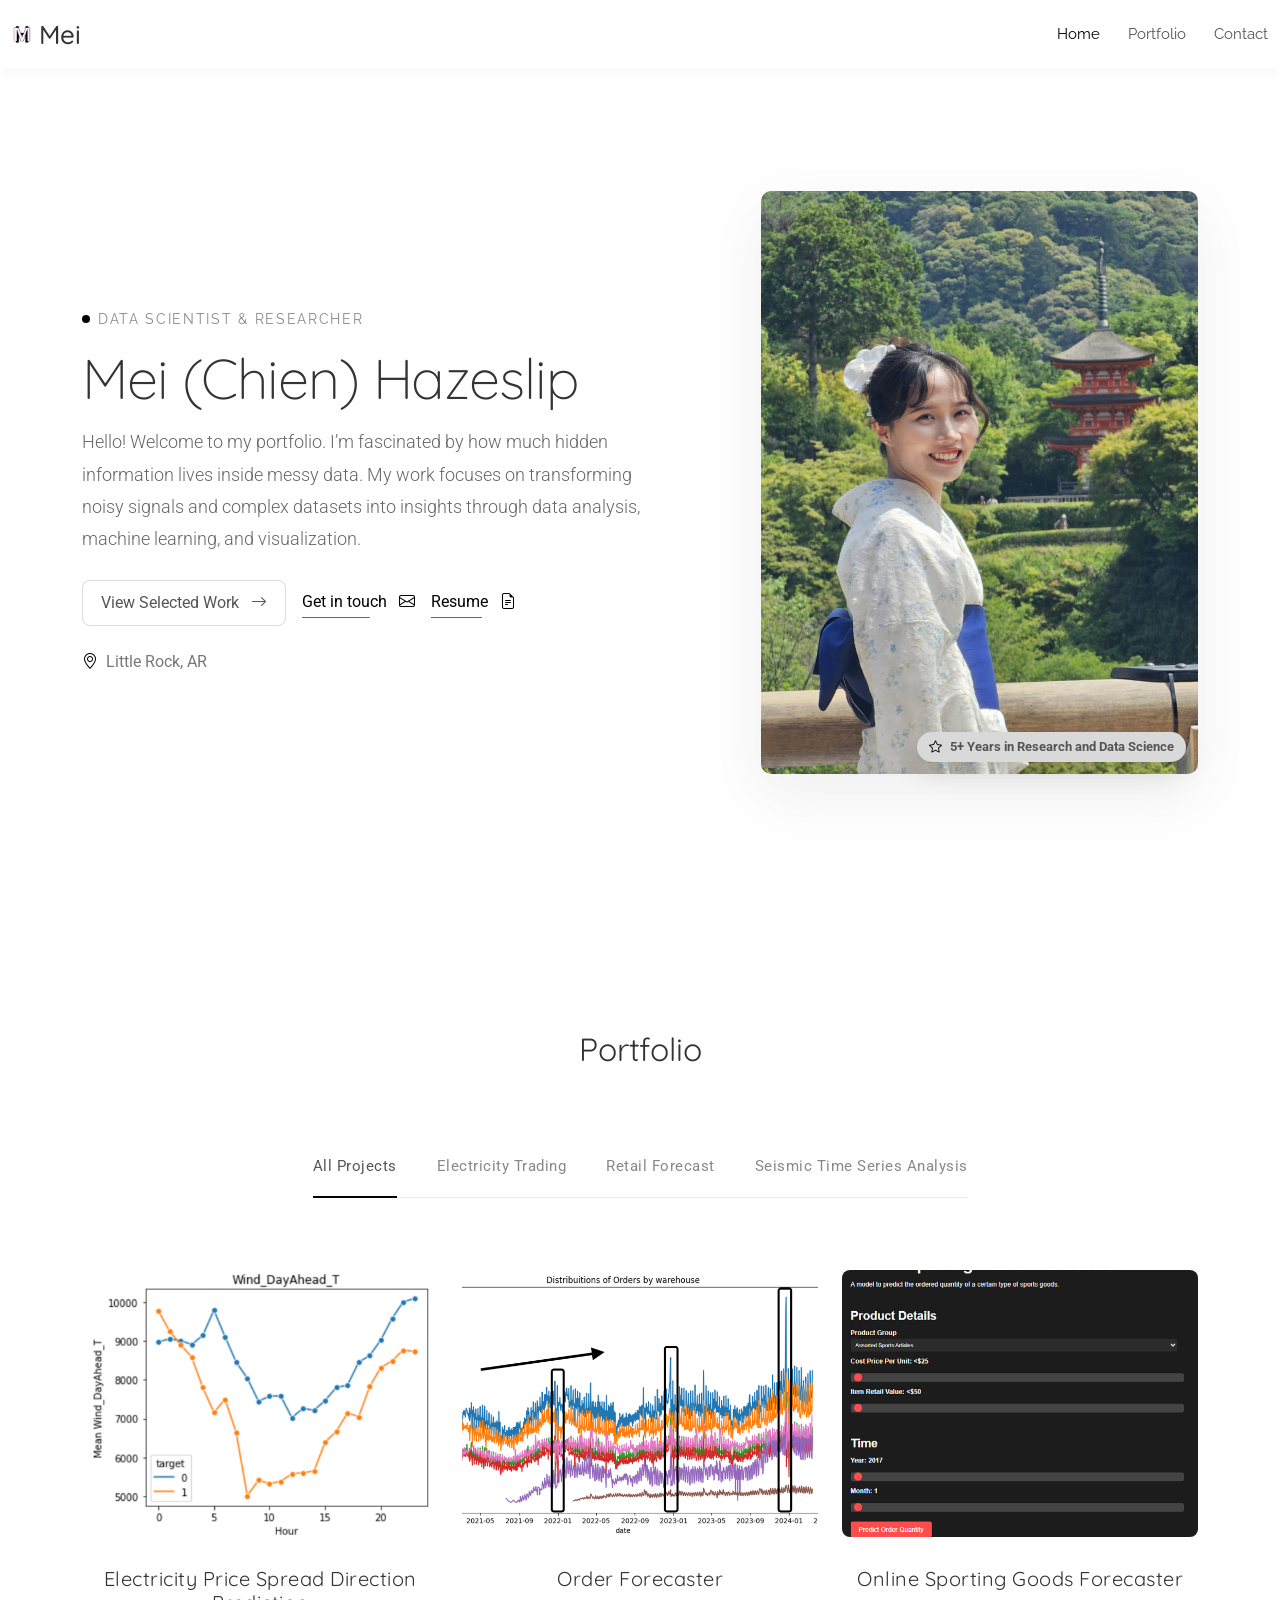
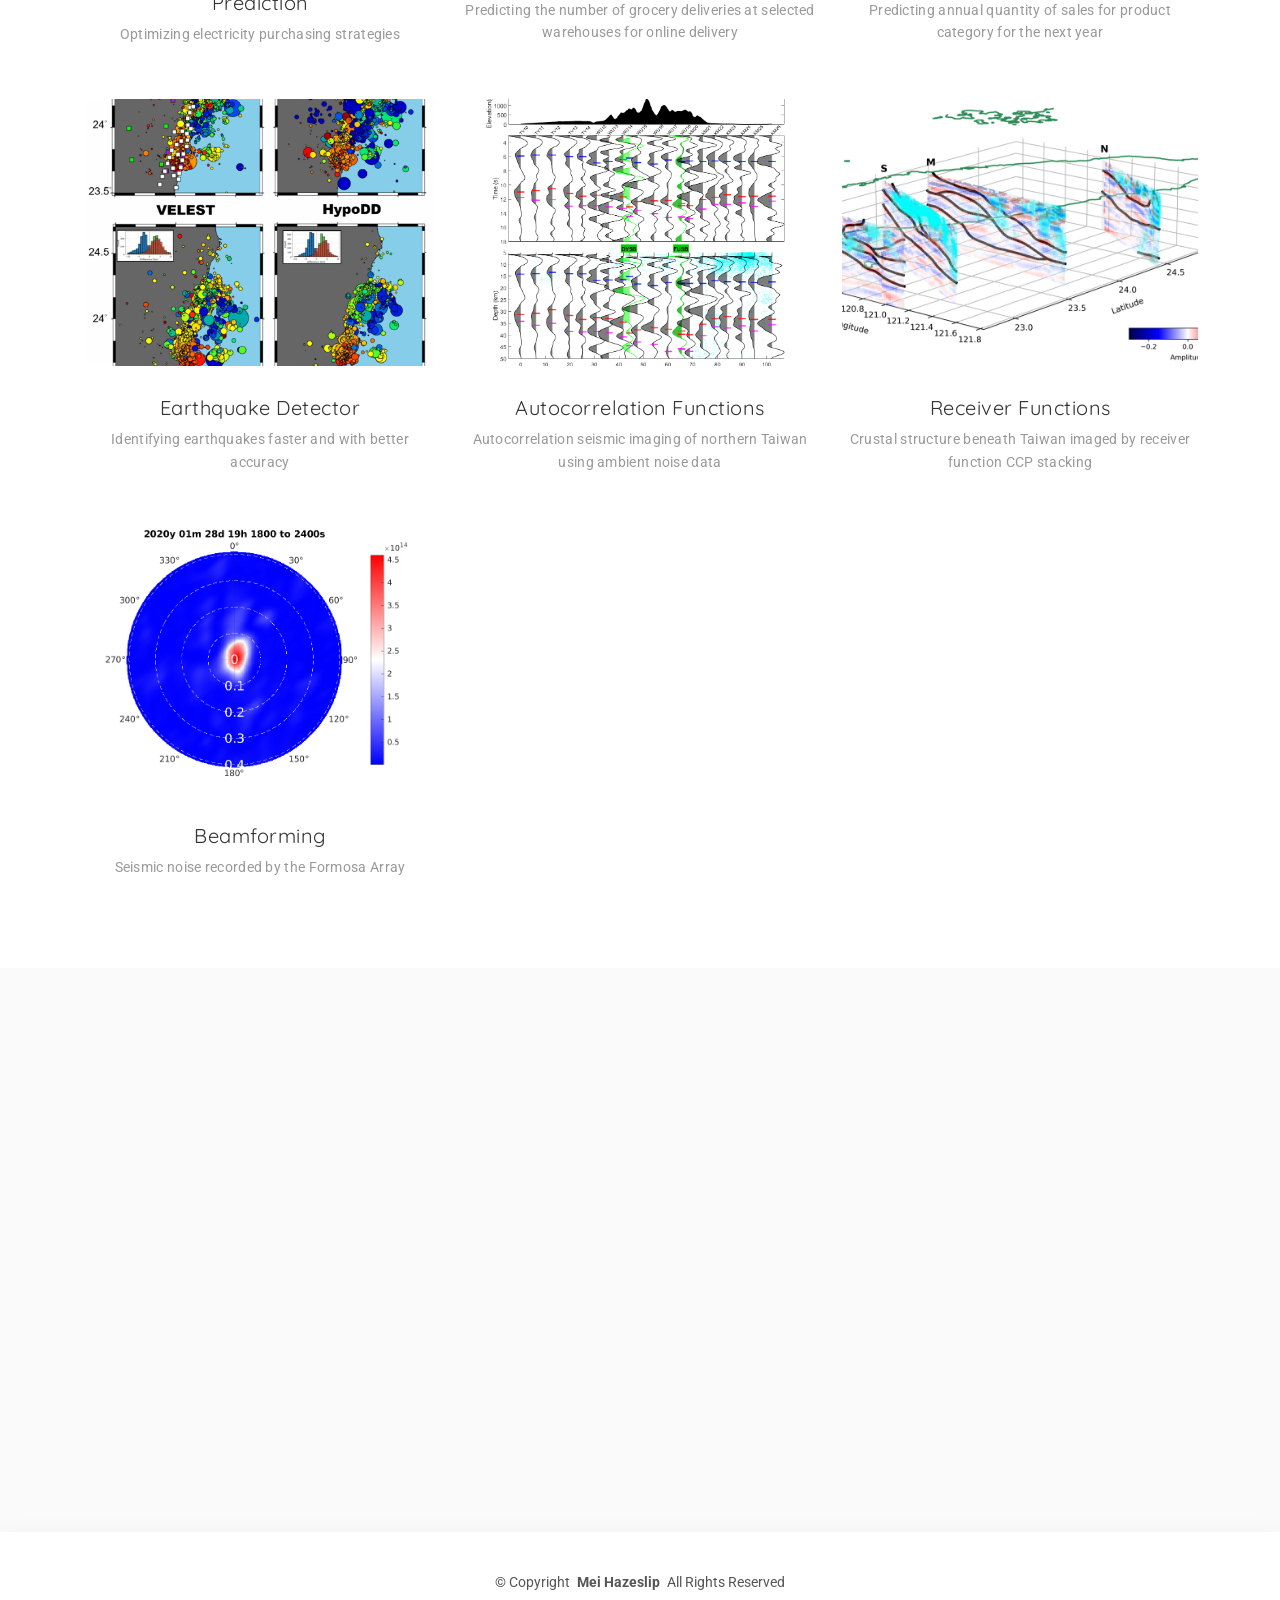
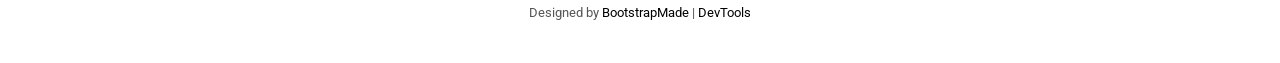
==== commit e56bfc18: "include resume" ====
--- a/index.html
+++ b/index.html
@@ -90,6 +90,13 @@
                   Get in touch
                   <i class="bi bi-envelope ms-2"></i>
                 </a>
+                  <a href="assets/files/Mei_Hazeslip_Resume.pdf"
+                    class="link-underline"
+                    target="_blank"
+                    rel="noopener noreferrer">
+                    Resume
+                    <i class="bi bi-file-earmark-text ms-2"></i>
+                  </a>
               </div>
 
               <div class="meta mt-4 d-flex flex-wrap align-items-center gap-4" data-aos="fade-up" data-aos-delay="300">
@@ -202,7 +209,7 @@
                       <a href="assets/img/portfolio/retail-2.png" class="glightbox zoom-link" title="Mobile App Design">
                         <i class="bi bi-zoom-in"></i>
                       </a>
-                      <a href="portfolio-details.html" class="details-link" title="View Project Details">
+                      <a href="online-sporting-goods-forecaster.html" class="details-link" title="View Project Details">
                         <i class="bi bi-arrow-right"></i>
                       </a>
                     </div>
--- a/assets/css/main.css
+++ b/assets/css/main.css
@@ -3517,4 +3517,48 @@
 .portfolio-details .project-footer .footer-navigation.project-action-links .project-button {
   margin-left: auto !important;
   margin-right: auto !important;
+}
+
+.portfolio-details .modeling-section {
+  margin-bottom: 9rem;
+}
+
+
+
+/* Center and enlarge YouTube project video */
+.portfolio-details .video-section {
+  width: 100%;
+  margin-top: 2rem;
+  margin-bottom: 6rem;
+  text-align: center;
+}
+
+.portfolio-details .video-section .row {
+  justify-content: center !important;
+}
+
+.portfolio-details .project-video-wrapper.youtube-video {
+  width: 100%;
+  max-width: 900px;
+  margin: 0 auto;
+  aspect-ratio: 16 / 9;
+  border-radius: 12px;
+  overflow: hidden;
+  background: #000;
+  box-shadow: 0 10px 30px rgba(0, 0, 0, 0.08);
+}
+
+.portfolio-details .project-video-wrapper.youtube-video iframe {
+  width: 100%;
+  height: 100%;
+  border: 0;
+  display: block;
+}
+
+.portfolio-details .video-caption {
+  max-width: 900px;
+  margin: 0.75rem auto 0;
+  text-align: center;
+  font-size: 0.95rem;
+  color: color-mix(in srgb, var(--default-color), transparent 25%);
 }
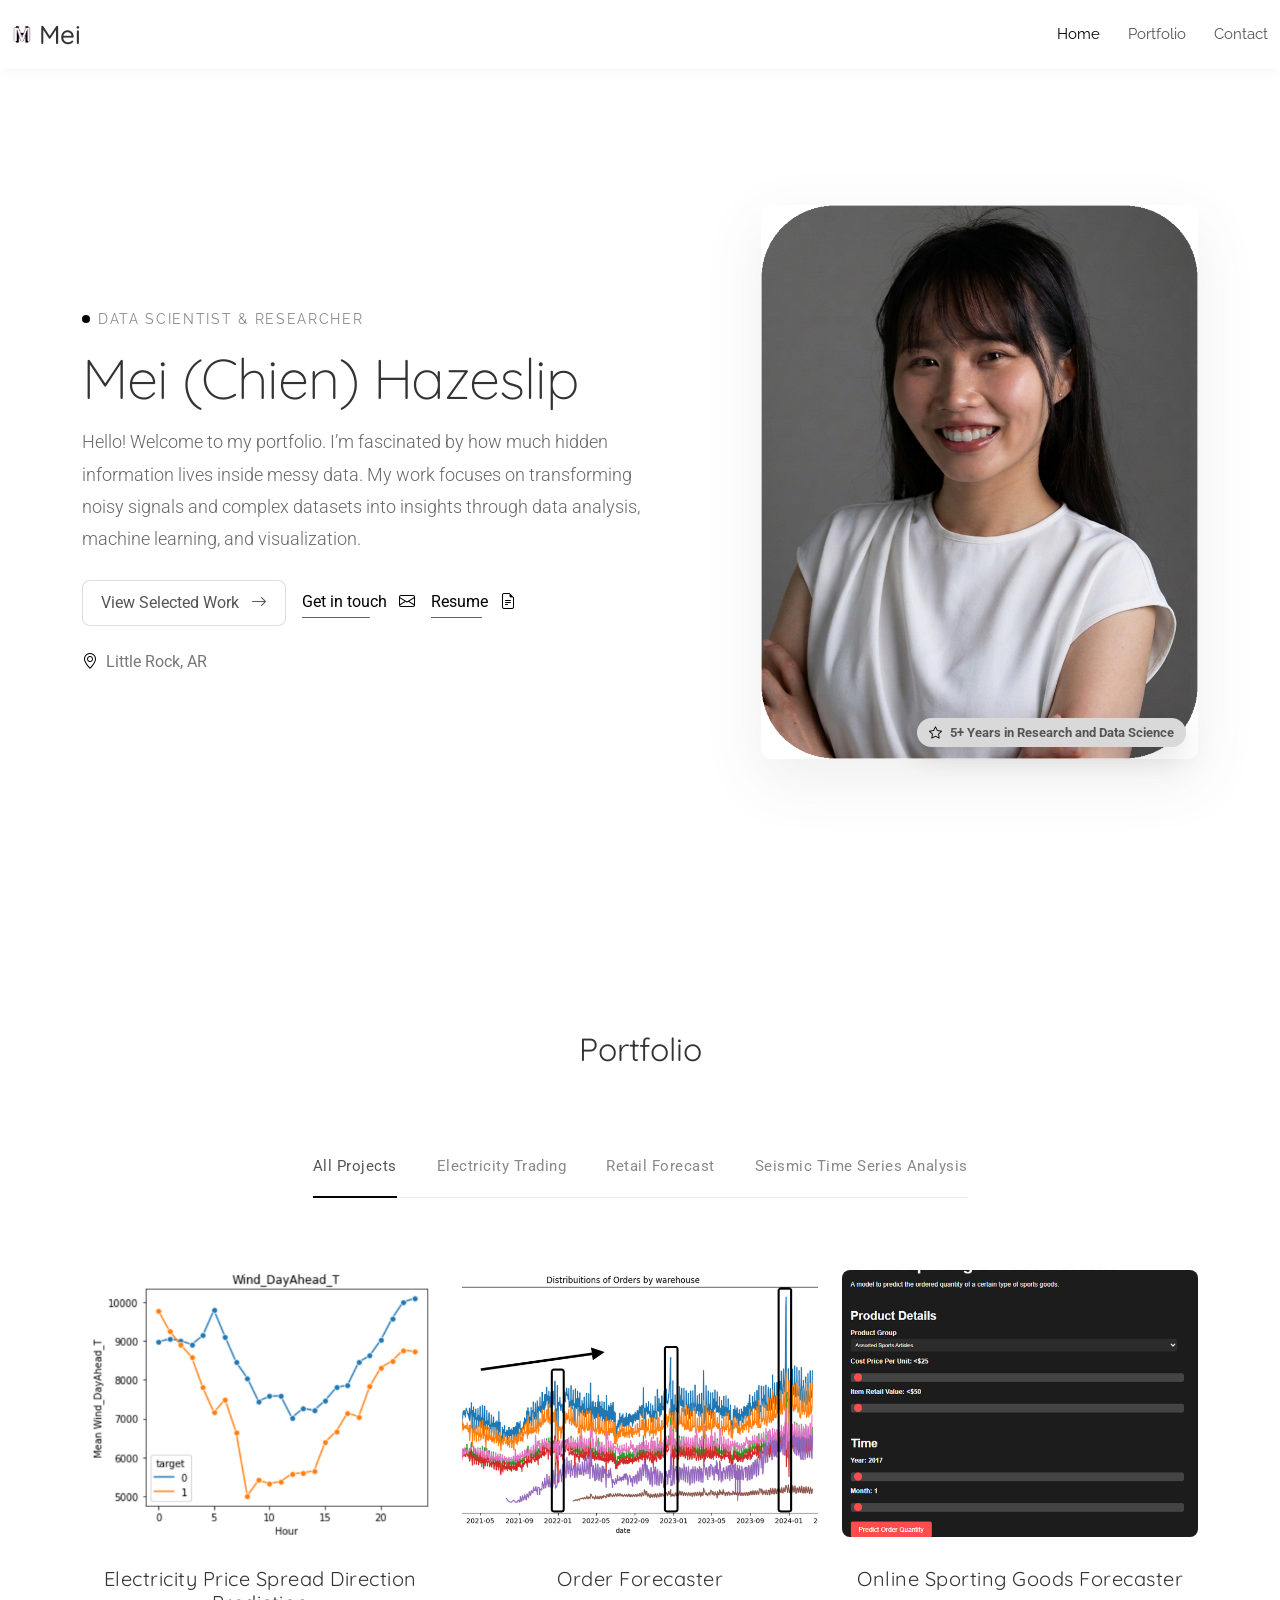
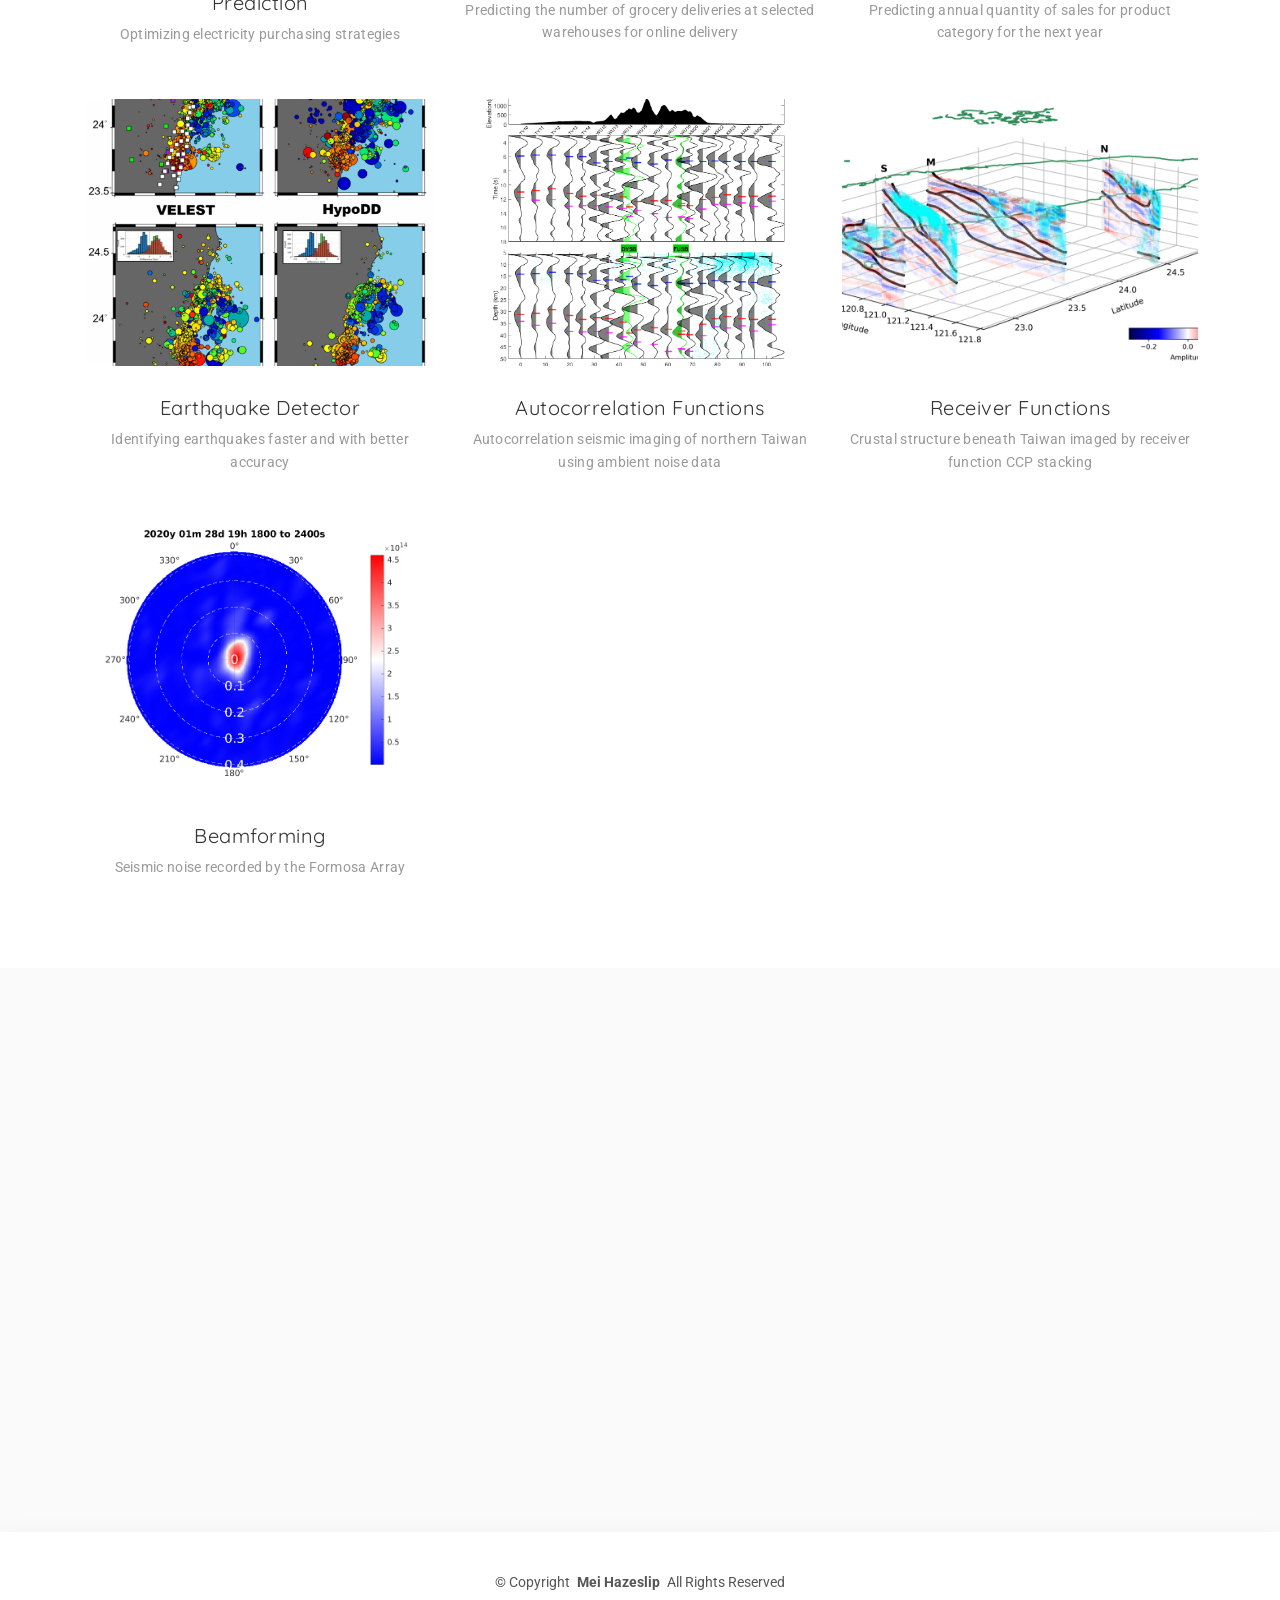
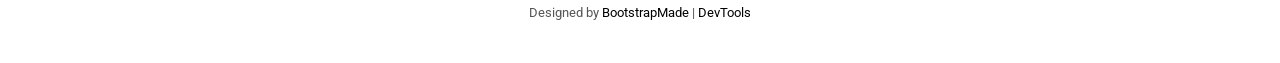
==== commit 7a429b38: "update profile photo extension" ====
--- a/index.html
+++ b/index.html
@@ -90,7 +90,7 @@
                   Get in touch
                   <i class="bi bi-envelope ms-2"></i>
                 </a>
-                  <a href="assets/files/Mei_Hazeslip_Resume.pdf"
+                  <a href="assets/files/MEI_HAZESLIP_Resume.pdf"
                     class="link-underline"
                     target="_blank"
                     rel="noopener noreferrer">
@@ -116,7 +116,7 @@
 
           <div class="col-lg-5">
             <figure class="portrait-wrap position-relative" data-aos="fade-left" data-aos-delay="200">
-              <img src="assets/img/profile/profile-1.jpg" alt="Profile Portrait" class="img-fluid portrait-img">
+              <img src="assets/img/profile/profile-1.png" alt="Profile Portrait" class="img-fluid portrait-img">
               <figcaption class="visually-hidden">Minimal portrait preview</figcaption>
 
               <div class="badge note" data-aos="zoom-in" data-aos-delay="300">
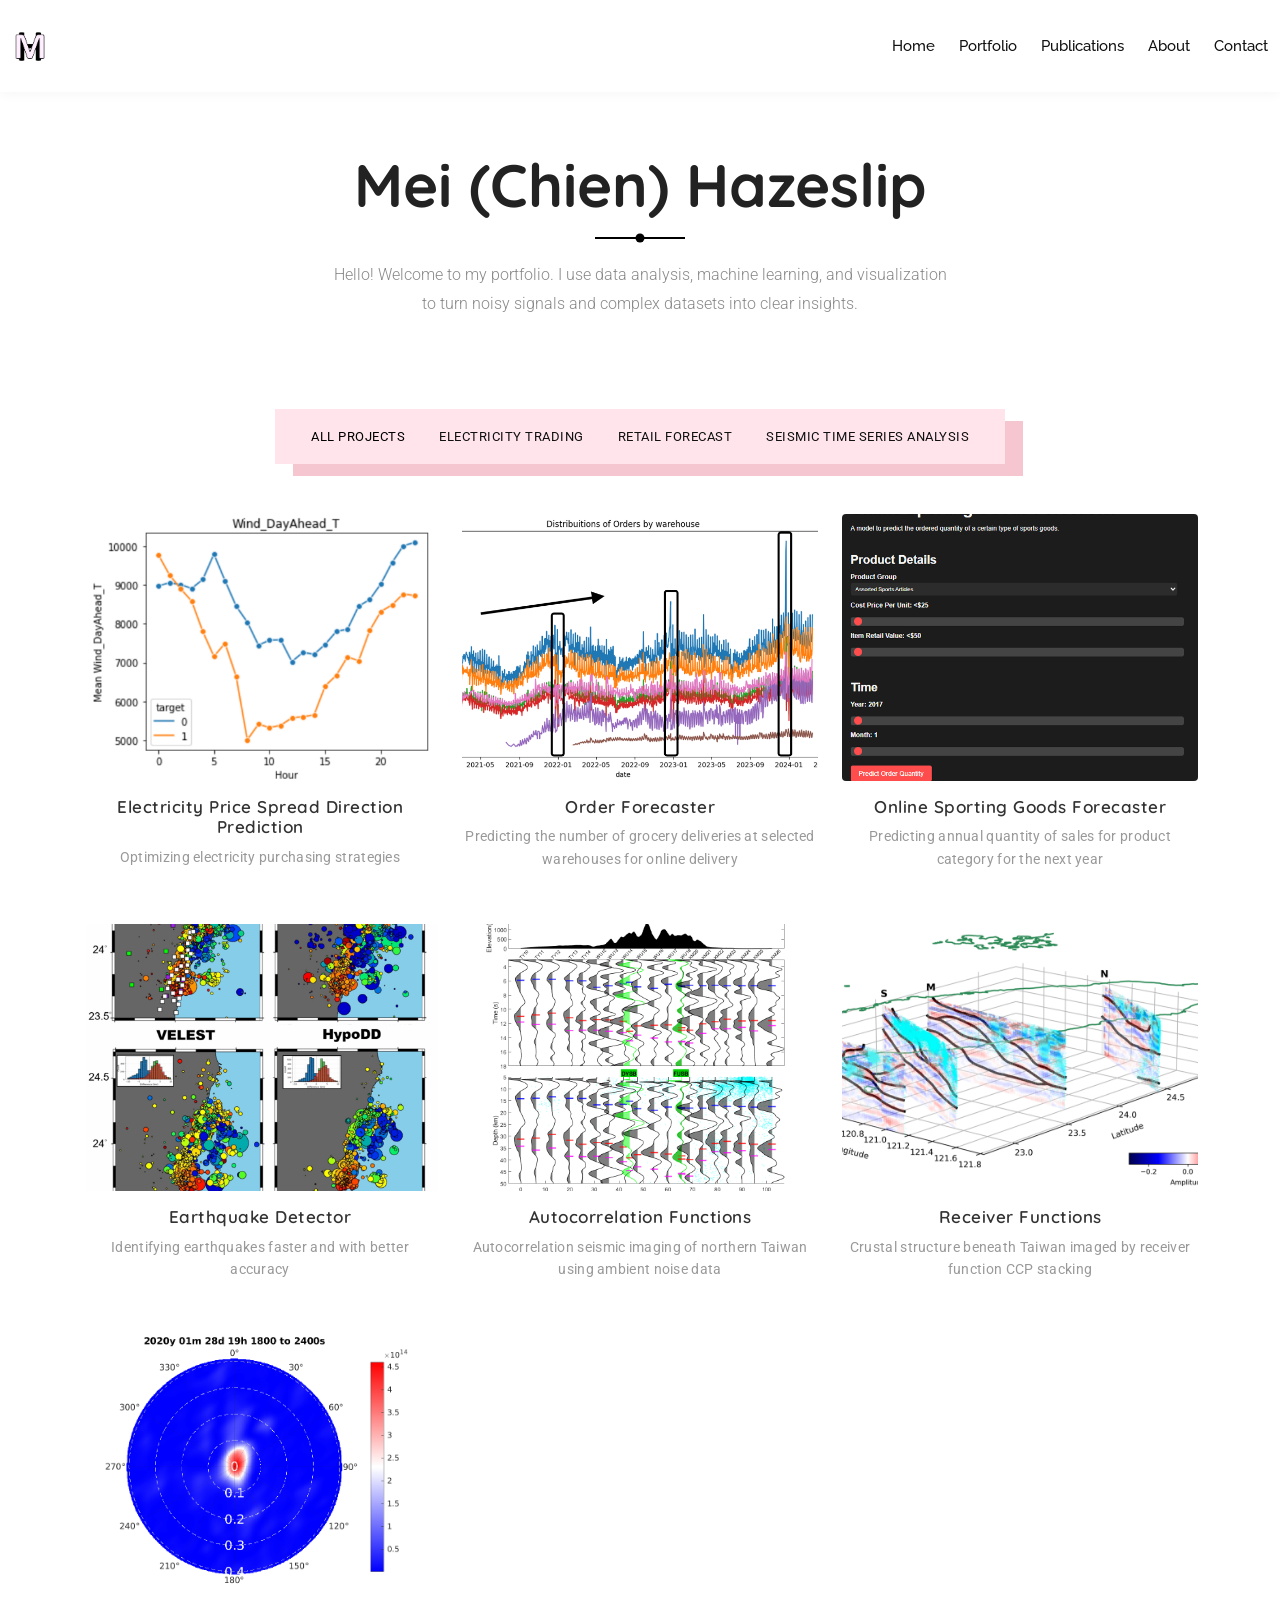
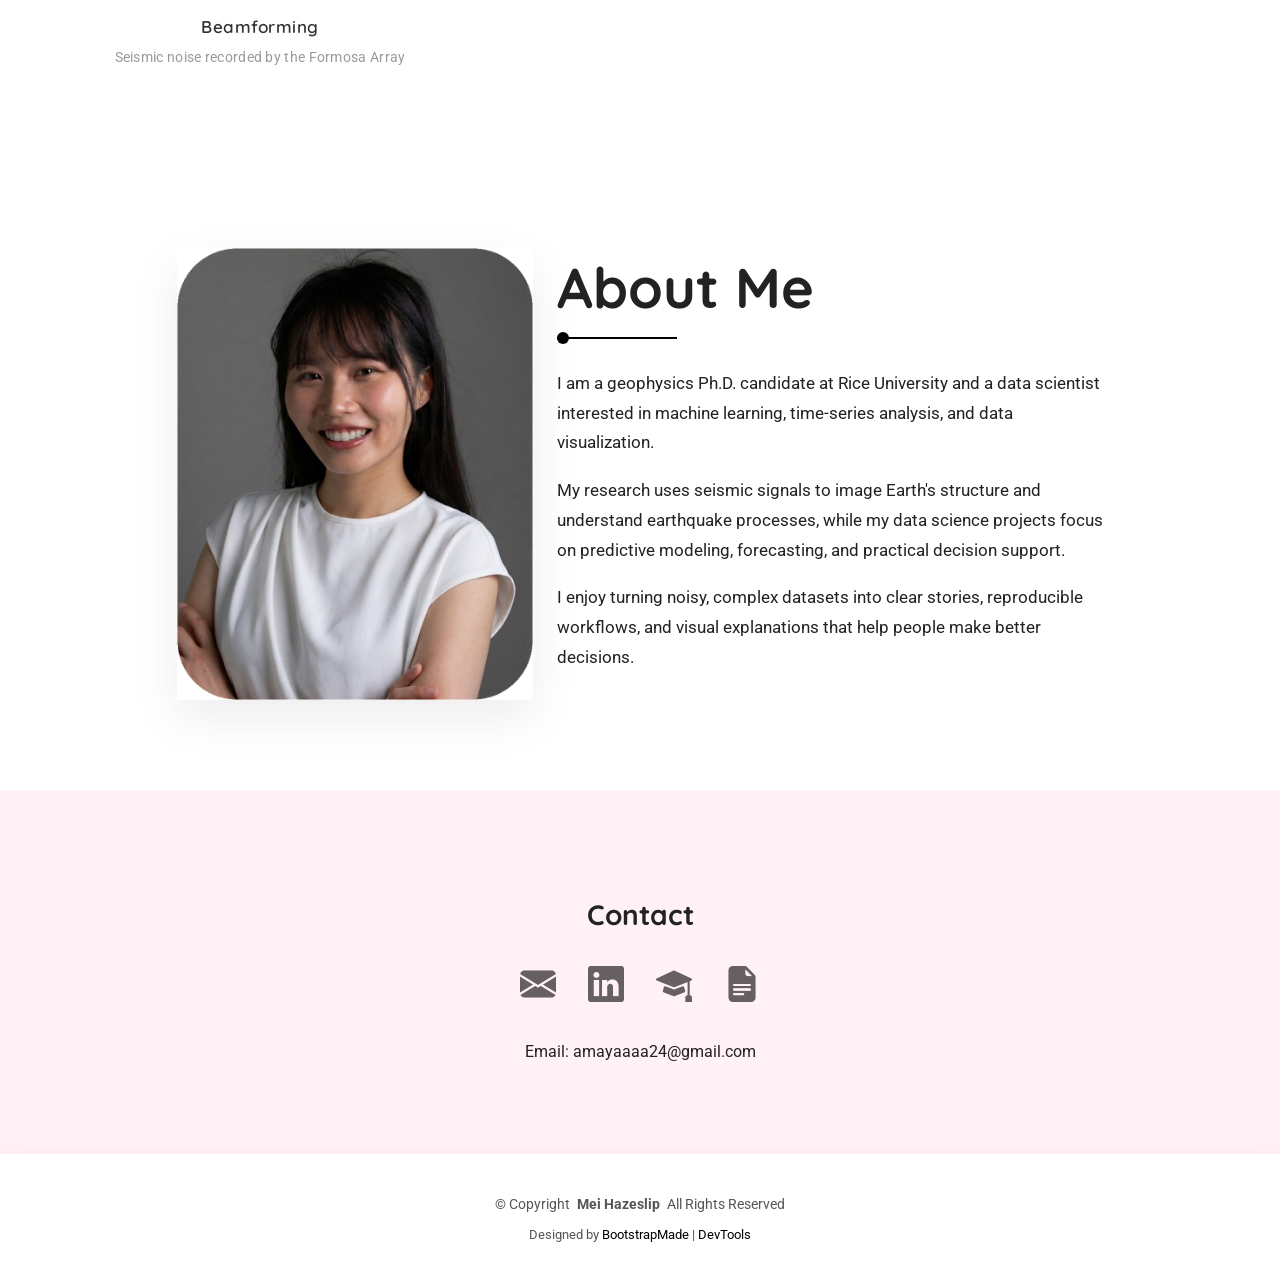
==== commit 7b95dc79: "Update portfolio design and add publications page" ====
--- a/index.html
+++ b/index.html
@@ -48,9 +48,11 @@
 
       <nav id="navmenu" class="navmenu">
         <ul>
-          <li><a href="#hero" class="active">Home</a></li>
-          <li><a href="#portfolio">Portfolio</a></li>
-          <li><a href="#contact">Contact</a></li>
+          <li><a href="index.html">Home</a></li>
+          <li><a href="index.html#portfolio">Portfolio</a></li>
+          <li><a href="publications.html">Publications</a></li>
+          <li><a href="index.html#about">About</a></li>
+          <li><a href="index.html#contact">Contact</a></li>
         </ul>
       </nav>
 
@@ -60,92 +62,25 @@
   <main class="main">
 
     <!-- Hero Section -->
-    <section id="hero" class="hero section">
-
-      <div class="container" data-aos="fade-up" data-aos-delay="100">
-
-        <div class="row align-items-center gx-5 gy-5">
-
-          <div class="col-lg-7">
-            <div class="intro" data-aos="fade-right" data-aos-delay="150">
-              <div class="eyebrow d-inline-flex align-items-center gap-2 mb-3">
-                <span class="dot"></span>
-                <span class="text">Data Scientist & Researcher</span>
-              </div>
-
-              <h1 class="display-heading mb-3">
-                Mei (Chien) Hazeslip
-              </h1>
-
-              <p class="lead mb-4">
-                Hello! Welcome to my portfolio. I’m fascinated by how much hidden information lives inside messy data. My work focuses on transforming noisy signals and complex datasets into insights through data analysis, machine learning, and visualization.
-              </p>
-
-              <div class="cta-group d-flex flex-wrap align-items-center gap-3" data-aos="zoom-in" data-aos-delay="250">
-                <a href="#portfolio" class="btn btn-ghost">
-                  View Selected Work
-                  <i class="bi bi-arrow-right ms-2"></i>
-                </a>
-                <a href="#contact" class="link-underline">
-                  Get in touch
-                  <i class="bi bi-envelope ms-2"></i>
-                </a>
-                  <a href="assets/files/MEI_HAZESLIP_Resume.pdf"
-                    class="link-underline"
-                    target="_blank"
-                    rel="noopener noreferrer">
-                    Resume
-                    <i class="bi bi-file-earmark-text ms-2"></i>
-                  </a>
-              </div>
-
-              <div class="meta mt-4 d-flex flex-wrap align-items-center gap-4" data-aos="fade-up" data-aos-delay="300">
-                <div class="meta-item d-flex align-items-center gap-2">
-                  <i class="bi bi-geo-alt"></i>
-                  <span>Little Rock, AR</span>
-                </div>
-                <!--
-                <div class="meta-item d-flex align-items-center gap-2">
-                  <i class="bi bi-circle"></i>
-                  <span>Available for freelance</span>
-                </div>
-                -->
-              </div>
-            </div>
-          </div>
-
-          <div class="col-lg-5">
-            <figure class="portrait-wrap position-relative" data-aos="fade-left" data-aos-delay="200">
-              <img src="assets/img/profile/profile-1.png" alt="Profile Portrait" class="img-fluid portrait-img">
-              <figcaption class="visually-hidden">Minimal portrait preview</figcaption>
-
-              <div class="badge note" data-aos="zoom-in" data-aos-delay="300">
-                <i class="bi bi-star"></i>
-                <span>5+ Years in Research and Data Science</span>
-              </div>
-            </figure>
-          </div>
-
-        </div>
-
-      </div>
-
+    <section id="hero" class="hero section simple-hero">
+      <div class="container text-center">
+        <h1 class="display-heading mb-3">Mei (Chien) Hazeslip</h1>
+        <div class="hero-divider"></div>
+        <p class="lead mx-auto mb-0">
+          Hello! Welcome to my portfolio. I use data analysis, machine learning, and visualization to turn noisy signals and complex datasets into clear insights.
+        </p>
+      </div>
     </section><!-- /Hero Section -->
 
 
     <!-- Portfolio Section -->
     <section id="portfolio" class="portfolio section">
 
-      <!-- Section Title -->
-      <div class="container section-title" data-aos="fade-up">
-        <h2>Portfolio</h2>
-      </div><!-- End Section Title -->
-
-      <div class="container" data-aos="fade-up" data-aos-delay="100">
+      <div class="container">
 
         <div class="isotope-layout" data-default-filter="*" data-layout="fitRows" data-sort="original-order">
 
-          <div class="portfolio-filters-wrapper" data-aos="fade-up" data-aos-delay="100">
+          <div class="portfolio-filters-wrapper">
             <ul class="portfolio-filters isotope-filters">
               <li data-filter="*" class="filter-active">All Projects</li>
               <li data-filter=".filter-electricity">Electricity Trading</li>
@@ -154,7 +89,7 @@
             </ul>
           </div>
 
-          <div class="row gy-4 portfolio-grid isotope-container" data-aos="fade-up" data-aos-delay="200">
+          <div class="row gy-4 portfolio-grid isotope-container">
 
             <div class="col-lg-4 col-md-6 portfolio-item isotope-item filter-electricity">
               <div class="portfolio-card">
@@ -339,61 +274,46 @@
 
 
 
-    <!-- Contact Section -->
-    <section id="contact" class="contact section light-background">
-
-      <div class="container" data-aos="fade-up" data-aos-delay="100">
-        <div class="row align-items-stretch">
-          <div class="col-lg-4 mx-auto" data-aos="fade-up" data-aos-delay="200">
-            <div class="contact-sidebar">
-              <div class="contact-header">
-                <h3>Get in Touch</h3>
-              </div>
-                <div class="contact-method" data-aos="fade-in" data-aos-delay="400">
-                  <div class="contact-icon">
-                    <i class="bi bi-envelope"></i>
-                  </div>
-                  <div class="contact-details">
-                    <span class="method-label">Email</span>
-                    <p>amayaaaa24@gmail.com</p>
-                  </div>
-                </div>
-
-                <div class="contact-method" data-aos="fade-in" data-aos-delay="450">
-                  <div class="contact-icon">
-                    <i class="bi bi-telephone"></i>
-                  </div>
-                  <div class="contact-details">
-                    <span class="method-label">Phone</span>
-                    <p>+1 (385) 450-9670</p>
-                  </div>
-                </div>
-
-                <div class="contact-method" data-aos="fade-in" data-aos-delay="500">
-                  <div class="contact-icon">
-                    <i class="bi bi-linkedin"></i>
-                  </div>
-                  <div class="contact-details">
-                    <span class="method-label">LinkedIn</span>
-                    <p><a href="https://www.linkedin.com/in/mei-chien/" target="_blank">linkedin.com/in/mei-chien</a></p>
-                  </div>
-                </div>
-                <!--
-                <div class="contact-method" data-aos="fade-in" data-aos-delay="500">
-                  <div class="contact-icon">
-                    <i class="bi bi-clock"></i>
-                  </div>
-                  <div class="contact-details">
-                    <span class="method-label">Hours</span>
-                    <p>Monday - Friday: 9AM - 6PM<br>Saturday: 10AM - 4PM</p>
-                  </div>
-                </div>
-                -->
-              </div>
-
+    <!-- About Section -->
+    <section id="about" class="about-split section">
+      <div class="container">
+        <div class="row align-items-center justify-content-center gy-5">
+          <div class="col-lg-4 col-md-5 text-center">
+            <img src="assets/img/profile/profile-1.png" alt="Profile portrait" class="about-profile-img img-fluid">
+          </div>
+
+          <div class="col-lg-6 col-md-7">
+            <div class="about-copy">
+              <h2>About Me</h2>
+              <div class="section-divider"></div>
+              <p>
+                I am a geophysics Ph.D. candidate at Rice University and a data scientist interested in machine learning, time-series analysis, and data visualization.
+              </p>
+              <p>
+                My research uses seismic signals to image Earth's structure and understand earthquake processes, while my data science projects focus on predictive modeling, forecasting, and practical decision support.
+              </p>
+              <p>
+                I enjoy turning noisy, complex datasets into clear stories, reproducible workflows, and visual explanations that help people make better decisions.
+              </p>
             </div>
           </div>
         </div>
+      </div>
+    </section><!-- /About Section -->
+
+    <!-- Contact Section -->
+    <section id="contact" class="contact-work section">
+      <div class="container text-center">
+        <h2>Contact</h2>
+        <div class="contact-social-links d-flex justify-content-center align-items-center flex-wrap">
+          <a href="mailto:amayaaaa24@gmail.com" aria-label="Email"><i class="bi bi-envelope-fill"></i></a>
+          <a href="https://www.linkedin.com/in/mei-chien/" target="_blank" rel="noopener noreferrer" aria-label="LinkedIn"><i class="bi bi-linkedin"></i></a>
+          <a href="https://scholar.google.com/citations?user=LyfPsKEAAAAJ&hl=en" target="_blank" rel="noopener noreferrer" aria-label="Google Scholar"><i class="bi bi-mortarboard-fill"></i></a>
+          <a href="assets/files/MEI_HAZESLIP_Resume.pdf" target="_blank" rel="noopener noreferrer" aria-label="Resume"><i class="bi bi-file-earmark-text-fill"></i></a>
+        </div>
+        <p class="contact-note mb-0">
+          Email: <a href="mailto:amayaaaa24@gmail.com">amayaaaa24@gmail.com</a>
+        </p>
       </div>
     </section><!-- /Contact Section -->
 
--- a/assets/css/main.css
+++ b/assets/css/main.css
@@ -3561,4 +3561,379 @@
   text-align: center;
   font-size: 0.95rem;
   color: color-mix(in srgb, var(--default-color), transparent 25%);
-}+}
+
+/* ======================================================
+   Simple Hannah-style homepage overrides
+   Added to make index.html: simple intro -> project grid -> profile/contact.
+   ====================================================== */
+.index-page .header {
+  position: relative;
+  box-shadow: none;
+  border: 0;
+  padding: 18px 0;
+}
+
+.index-page .header .logo img {
+  max-height: 56px;
+}
+
+.index-page .header .logo .sitename {
+  display: none;
+}
+
+.index-page .navmenu a,
+.index-page .navmenu a:focus {
+  font-size: 15px;
+  font-weight: 500;
+  color: #111;
+}
+
+.simple-hero {
+  min-height: auto;
+  padding: 80px 0 70px;
+  display: block;
+}
+
+.simple-hero .display-heading {
+  font-family: var(--heading-font);
+  font-size: clamp(40px, 5vw, 60px);
+  font-weight: 700;
+  line-height: 1.15;
+  color: #222;
+}
+
+.simple-hero .hero-divider {
+  width: 90px;
+  height: 2px;
+  background: var(--accent-color);
+  margin: 18px auto 22px;
+  position: relative;
+}
+
+.simple-hero .hero-divider::after {
+  content: "";
+  width: 9px;
+  height: 9px;
+  border-radius: 50%;
+  background: var(--accent-color);
+  position: absolute;
+  top: 50%;
+  left: 50%;
+  transform: translate(-50%, -50%);
+}
+
+.simple-hero .lead {
+  max-width: 620px;
+  font-size: 16px;
+  line-height: 1.8;
+  color: color-mix(in srgb, var(--default-color), transparent 30%);
+}
+
+.portfolio {
+  padding-top: 20px;
+}
+
+.portfolio .portfolio-filters-wrapper {
+  margin-bottom: 50px;
+}
+
+.portfolio .portfolio-filters {
+  background: #ffe4ec;
+  padding: 18px 36px;
+  gap: 34px;
+  box-shadow: 18px 12px 0 #f6c6d0;
+}
+
+.portfolio .portfolio-filters::after,
+.portfolio .portfolio-filters li::after {
+  display: none;
+}
+
+.portfolio .portfolio-filters li {
+  padding: 0;
+  text-transform: uppercase;
+  font-size: 13px;
+  color: #111;
+}
+
+.portfolio .portfolio-filters li.filter-active {
+  color: var(--accent-color);
+}
+
+.portfolio .portfolio-card {
+  background: transparent;
+}
+
+.portfolio .portfolio-card:hover {
+  transform: none;
+}
+
+.portfolio .image-container {
+  border-radius: 4px;
+  aspect-ratio: 4 / 3;
+}
+
+.portfolio .content {
+  padding: 16px 0 30px;
+}
+
+.portfolio .content h3 {
+  font-size: 17px;
+  font-weight: 600;
+}
+
+.contact {
+  padding-top: 90px;
+  padding-bottom: 90px;
+}
+
+.contact-profile-img {
+  max-width: 260px;
+  border-radius: 12px;
+  box-shadow: 0 18px 45px color-mix(in srgb, var(--default-color), transparent 88%);
+}
+
+.contact .simple-contact {
+  background: transparent;
+  padding: 0;
+}
+
+.contact .simple-contact .contact-header {
+  margin-bottom: 34px;
+}
+
+.contact .simple-contact .contact-header p {
+  max-width: 520px;
+}
+
+@media (max-width: 768px) {
+  .simple-hero {
+    padding: 55px 0 45px;
+  }
+
+  .portfolio .portfolio-filters {
+    width: 100%;
+    gap: 18px;
+    padding: 16px 20px;
+    box-shadow: 10px 8px 0 #ffe8dc;
+  }
+
+  .contact-profile-img {
+    max-width: 210px;
+  }
+}
+
+
+/* ======================================================
+   Publications page + separated About / Contact updates
+   ====================================================== */
+.index-page .navmenu ul,
+.publications-page .navmenu ul,
+.portfolio-details-page .navmenu ul {
+  gap: 24px;
+}
+
+.about-split {
+  padding-top: 90px;
+  padding-bottom: 90px;
+}
+
+.about-profile-img {
+  max-width: 360px;
+  width: 100%;
+  border-radius: 2px;
+  box-shadow: 0 18px 45px color-mix(in srgb, var(--default-color), transparent 90%);
+}
+
+.about-copy h2,
+.contact-work h2,
+.publications-hero h1 {
+  font-family: var(--heading-font);
+  font-size: clamp(38px, 5vw, 56px);
+  font-weight: 700;
+  line-height: 1.1;
+  color: #222;
+  margin-bottom: 18px;
+}
+
+.section-divider {
+  width: 120px;
+  height: 2px;
+  background: var(--accent-color);
+  margin: 0 0 30px 0;
+  position: relative;
+}
+
+.section-divider::before {
+  content: "";
+  position: absolute;
+  left: 0;
+  top: 50%;
+  width: 12px;
+  height: 12px;
+  border-radius: 50%;
+  background: var(--accent-color);
+  transform: translateY(-50%);
+}
+
+.about-copy p {
+  font-size: 17px;
+  line-height: 1.75;
+  color: #222;
+  margin-bottom: 18px;
+}
+
+.contact-work {
+  background: #fff1f5;
+  padding-top: 110px;
+  padding-bottom: 90px;
+}
+
+.contact-work h2 {
+  font-size: 28px;
+  margin-bottom: 28px;
+}
+
+.contact-social-links {
+  gap: 32px;
+  margin-bottom: 28px;
+}
+
+.contact-social-links a {
+  color: color-mix(in srgb, #000000, transparent 40%);
+  font-size: 36px;
+  transition: all 0.25s ease;
+}
+
+.contact-social-links a:hover {
+  color: var(--accent-color);
+  transform: translateY(-3px);
+}
+
+.contact-note,
+.contact-note a {
+  color: #222;
+  font-size: 16px;
+}
+
+.publications-page .header {
+  position: relative !important;
+  box-shadow: none;
+}
+
+.publications-hero {
+  padding-top: 80px;
+  padding-bottom: 35px;
+}
+
+.publications-hero .lead {
+  max-width: 680px;
+  font-size: 17px;
+  line-height: 1.8;
+  color: color-mix(in srgb, var(--default-color), transparent 25%);
+  margin-bottom: 28px;
+}
+
+.scholar-button {
+  display: inline-flex;
+  align-items: center;
+  justify-content: center;
+  gap: 10px;
+  border: 1px solid color-mix(in srgb, var(--default-color), transparent 75%);
+  border-radius: 999px;
+  padding: 12px 22px;
+  color: #222;
+  font-weight: 600;
+  background: #fff;
+}
+
+.scholar-button:hover {
+  border-color: var(--accent-color);
+  color: var(--accent-color);
+  transform: translateY(-2px);
+}
+
+.publications-list-section {
+  padding-top: 25px;
+  padding-bottom: 100px;
+}
+
+.publications-list {
+  max-width: 980px;
+  margin: 0 auto;
+}
+
+.publication-item {
+  display: grid;
+  grid-template-columns: 110px 1fr;
+  gap: 28px;
+  padding: 30px 0;
+  border-bottom: 1px solid color-mix(in srgb, var(--default-color), transparent 88%);
+}
+
+.publication-item:first-child {
+  border-top: 1px solid color-mix(in srgb, var(--default-color), transparent 88%);
+}
+
+.publication-year {
+  font-family: var(--heading-font);
+  font-size: 26px;
+  font-weight: 700;
+  color: var(--accent-color);
+  line-height: 1.2;
+}
+
+.publication-text p {
+  font-size: 16px;
+  line-height: 1.75;
+  color: #333;
+  margin-bottom: 8px;
+}
+
+.publication-text a {
+  font-size: 15px;
+  word-break: break-word;
+  color: var(--accent-color);
+}
+
+@media (max-width: 768px) {
+  .index-page .navmenu ul,
+  .publications-page .navmenu ul,
+  .portfolio-details-page .navmenu ul {
+    gap: 14px;
+  }
+
+  .about-split {
+    text-align: center;
+    padding-top: 65px;
+    padding-bottom: 65px;
+  }
+
+  .section-divider {
+    margin-left: auto;
+    margin-right: auto;
+  }
+
+  .about-profile-img {
+    max-width: 280px;
+  }
+
+  .contact-work {
+    padding-top: 75px;
+    padding-bottom: 70px;
+  }
+
+  .contact-social-links {
+    gap: 22px;
+  }
+
+  .contact-social-links a {
+    font-size: 30px;
+  }
+
+  .publication-item {
+    grid-template-columns: 1fr;
+    gap: 10px;
+  }
+}
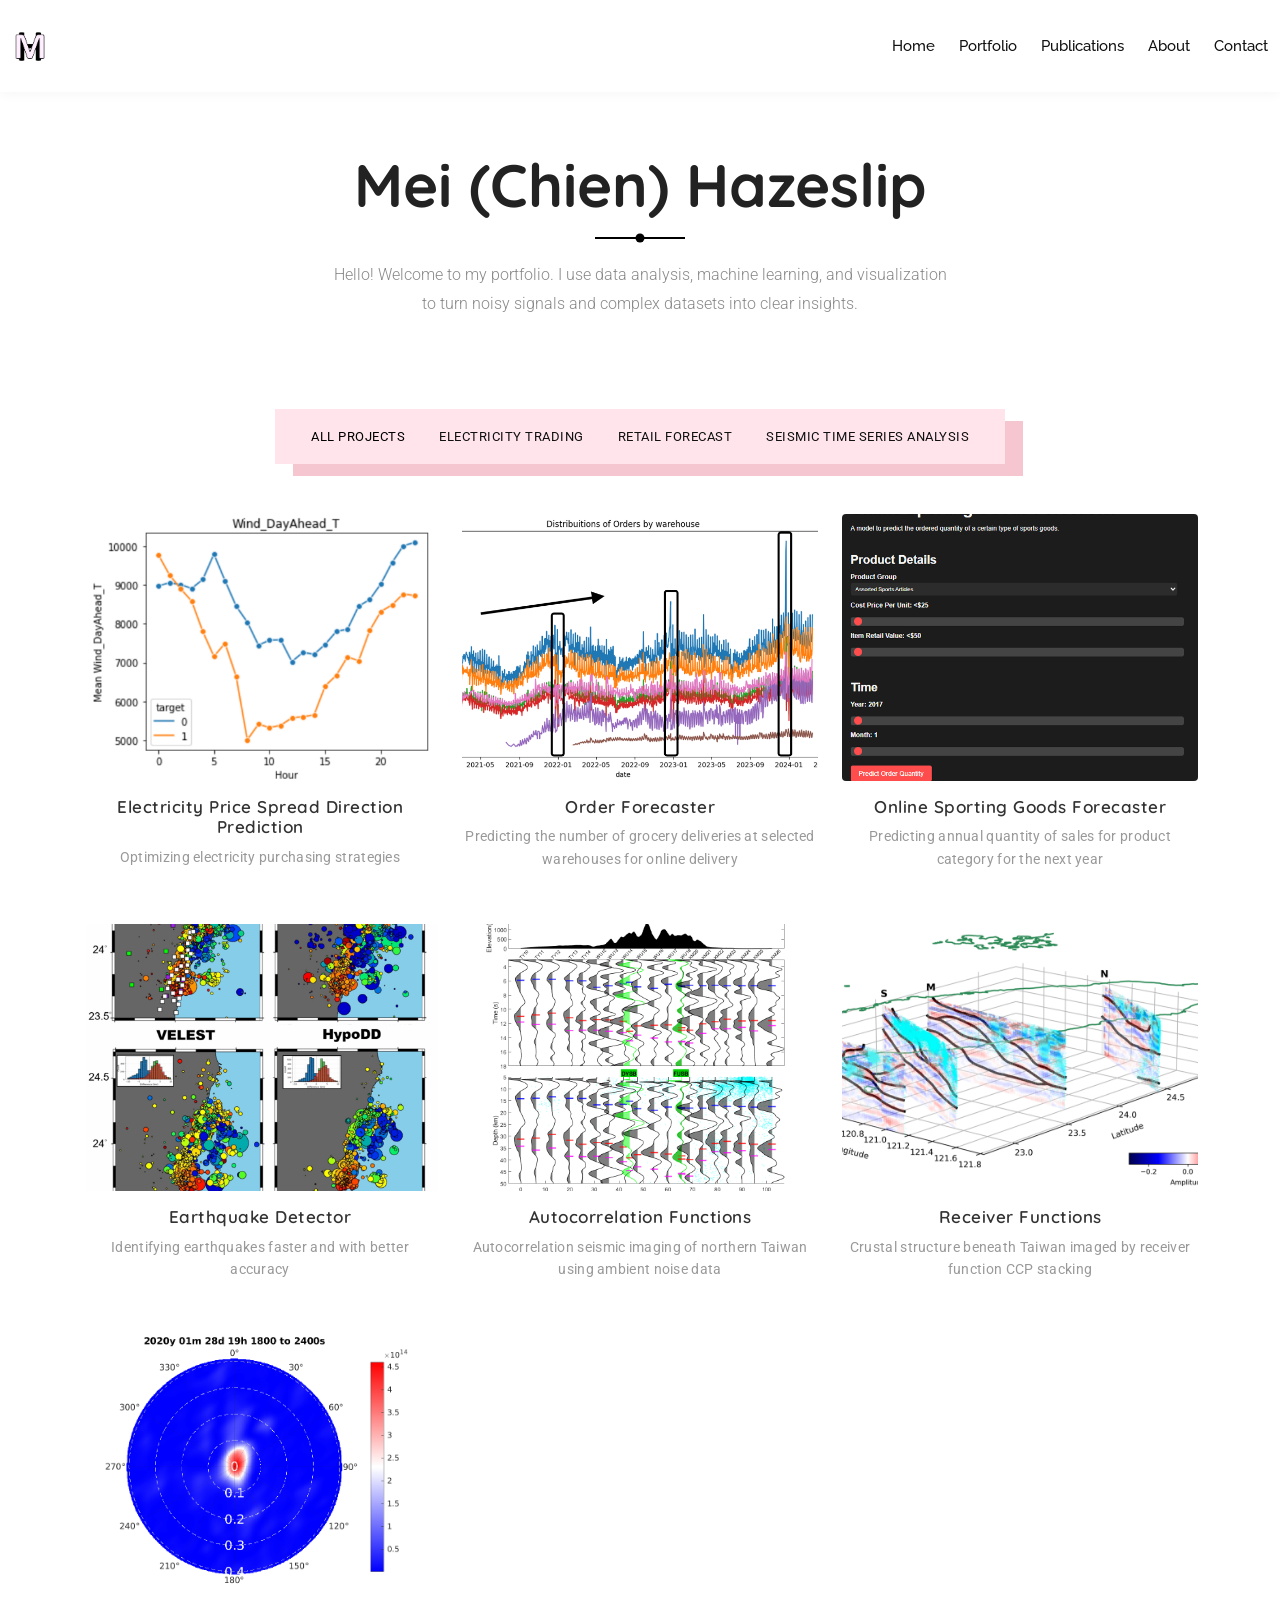
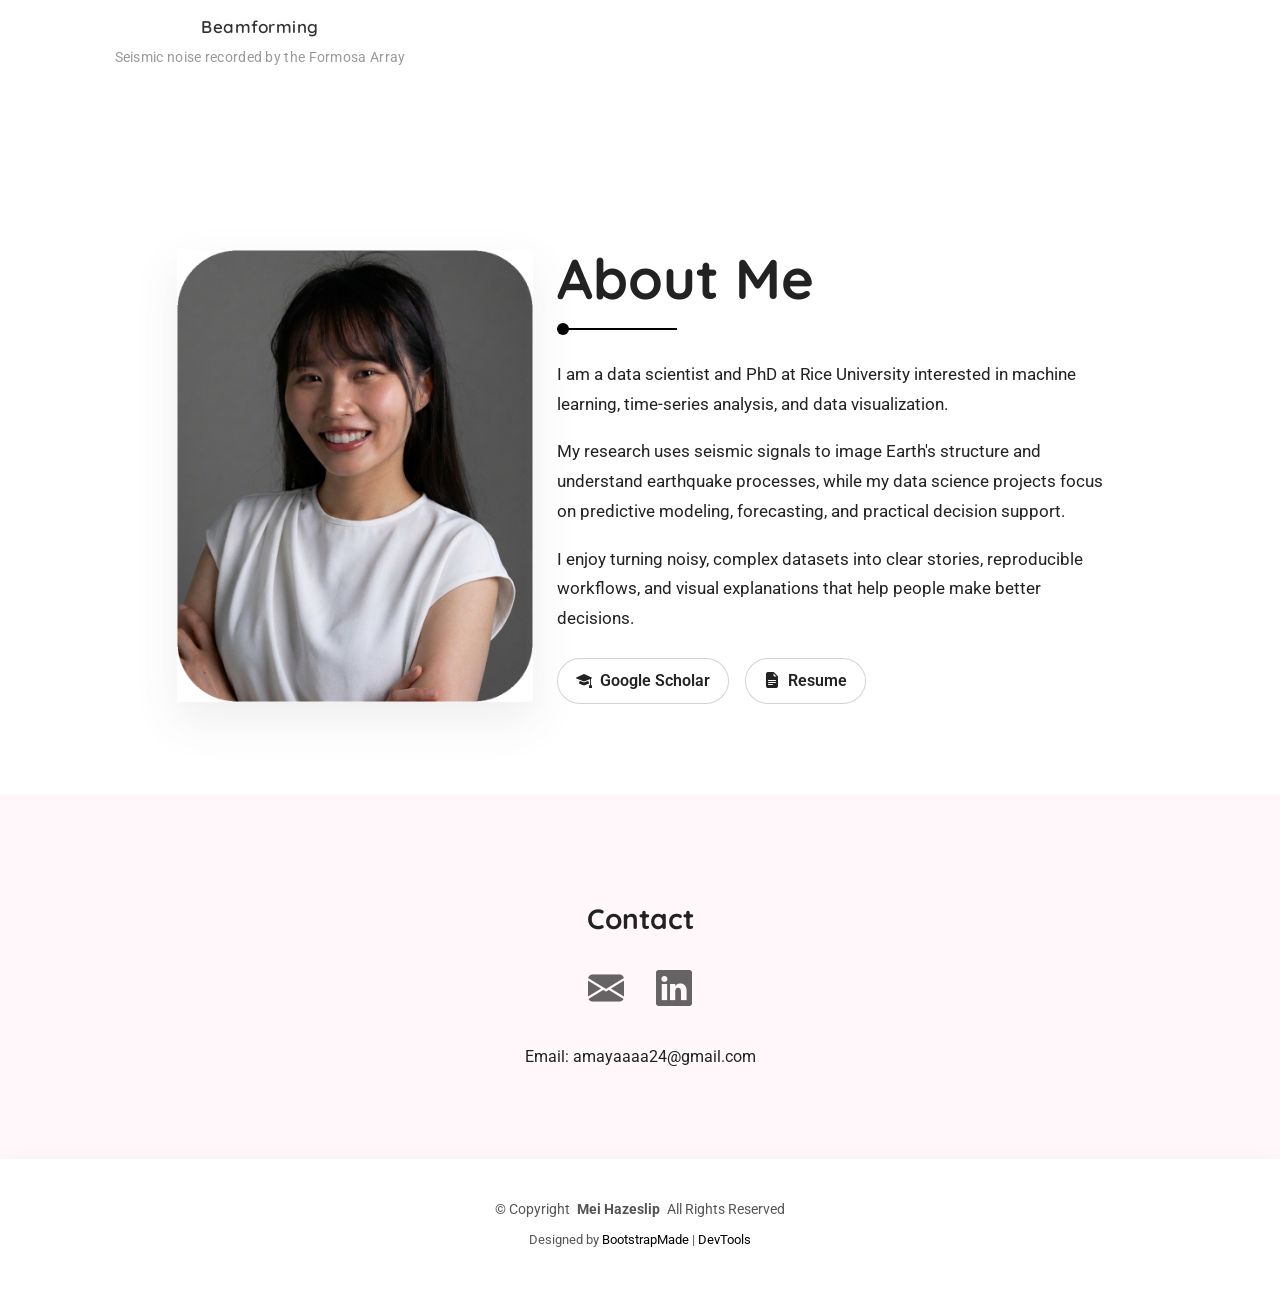
==== commit ca8ff706: "Move resume and scholar links to about section" ====
--- a/index.html
+++ b/index.html
@@ -287,7 +287,7 @@
               <h2>About Me</h2>
               <div class="section-divider"></div>
               <p>
-                I am a geophysics Ph.D. candidate at Rice University and a data scientist interested in machine learning, time-series analysis, and data visualization.
+                I am a data scientist and PhD at Rice University interested in machine learning, time-series analysis, and data visualization.
               </p>
               <p>
                 My research uses seismic signals to image Earth's structure and understand earthquake processes, while my data science projects focus on predictive modeling, forecasting, and practical decision support.
@@ -295,6 +295,21 @@
               <p>
                 I enjoy turning noisy, complex datasets into clear stories, reproducible workflows, and visual explanations that help people make better decisions.
               </p>
+              <div class="about-action-links d-flex flex-wrap align-items-center gap-3 mt-4">
+                <a href="https://scholar.google.com/citations?user=LyfPsKEAAAAJ&hl=en" 
+                  target="_blank" 
+                  rel="noopener noreferrer" 
+                  class="about-button">
+                  <i class="bi bi-mortarboard-fill"></i> Google Scholar
+                </a>
+
+                <a href="assets/files/MEI_HAZESLIP_Resume.pdf" 
+                  target="_blank" 
+                  rel="noopener noreferrer" 
+                  class="about-button">
+                  <i class="bi bi-file-earmark-text-fill"></i> Resume
+                </a>
+              </div>
             </div>
           </div>
         </div>
@@ -308,8 +323,6 @@
         <div class="contact-social-links d-flex justify-content-center align-items-center flex-wrap">
           <a href="mailto:amayaaaa24@gmail.com" aria-label="Email"><i class="bi bi-envelope-fill"></i></a>
           <a href="https://www.linkedin.com/in/mei-chien/" target="_blank" rel="noopener noreferrer" aria-label="LinkedIn"><i class="bi bi-linkedin"></i></a>
-          <a href="https://scholar.google.com/citations?user=LyfPsKEAAAAJ&hl=en" target="_blank" rel="noopener noreferrer" aria-label="Google Scholar"><i class="bi bi-mortarboard-fill"></i></a>
-          <a href="assets/files/MEI_HAZESLIP_Resume.pdf" target="_blank" rel="noopener noreferrer" aria-label="Resume"><i class="bi bi-file-earmark-text-fill"></i></a>
         </div>
         <p class="contact-note mb-0">
           Email: <a href="mailto:amayaaaa24@gmail.com">amayaaaa24@gmail.com</a>
--- a/assets/css/main.css
+++ b/assets/css/main.css
@@ -3784,8 +3784,32 @@
   margin-bottom: 18px;
 }
 
+.about-action-links {
+  margin-top: 28px;
+}
+
+.about-button {
+  display: inline-flex;
+  align-items: center;
+  gap: 8px;
+  border: 1px solid color-mix(in srgb, var(--default-color), transparent 75%);
+  border-radius: 999px;
+  padding: 10px 18px;
+  color: #222;
+  font-weight: 600;
+  background: #fff;
+  text-decoration: none;
+  transition: all 0.25s ease;
+}
+
+.about-button:hover {
+  border-color: var(--accent-color);
+  color: var(--accent-color);
+  transform: translateY(-2px);
+}
+
 .contact-work {
-  background: #fff1f5;
+  background: #fff7fa;
   padding-top: 110px;
   padding-bottom: 90px;
 }
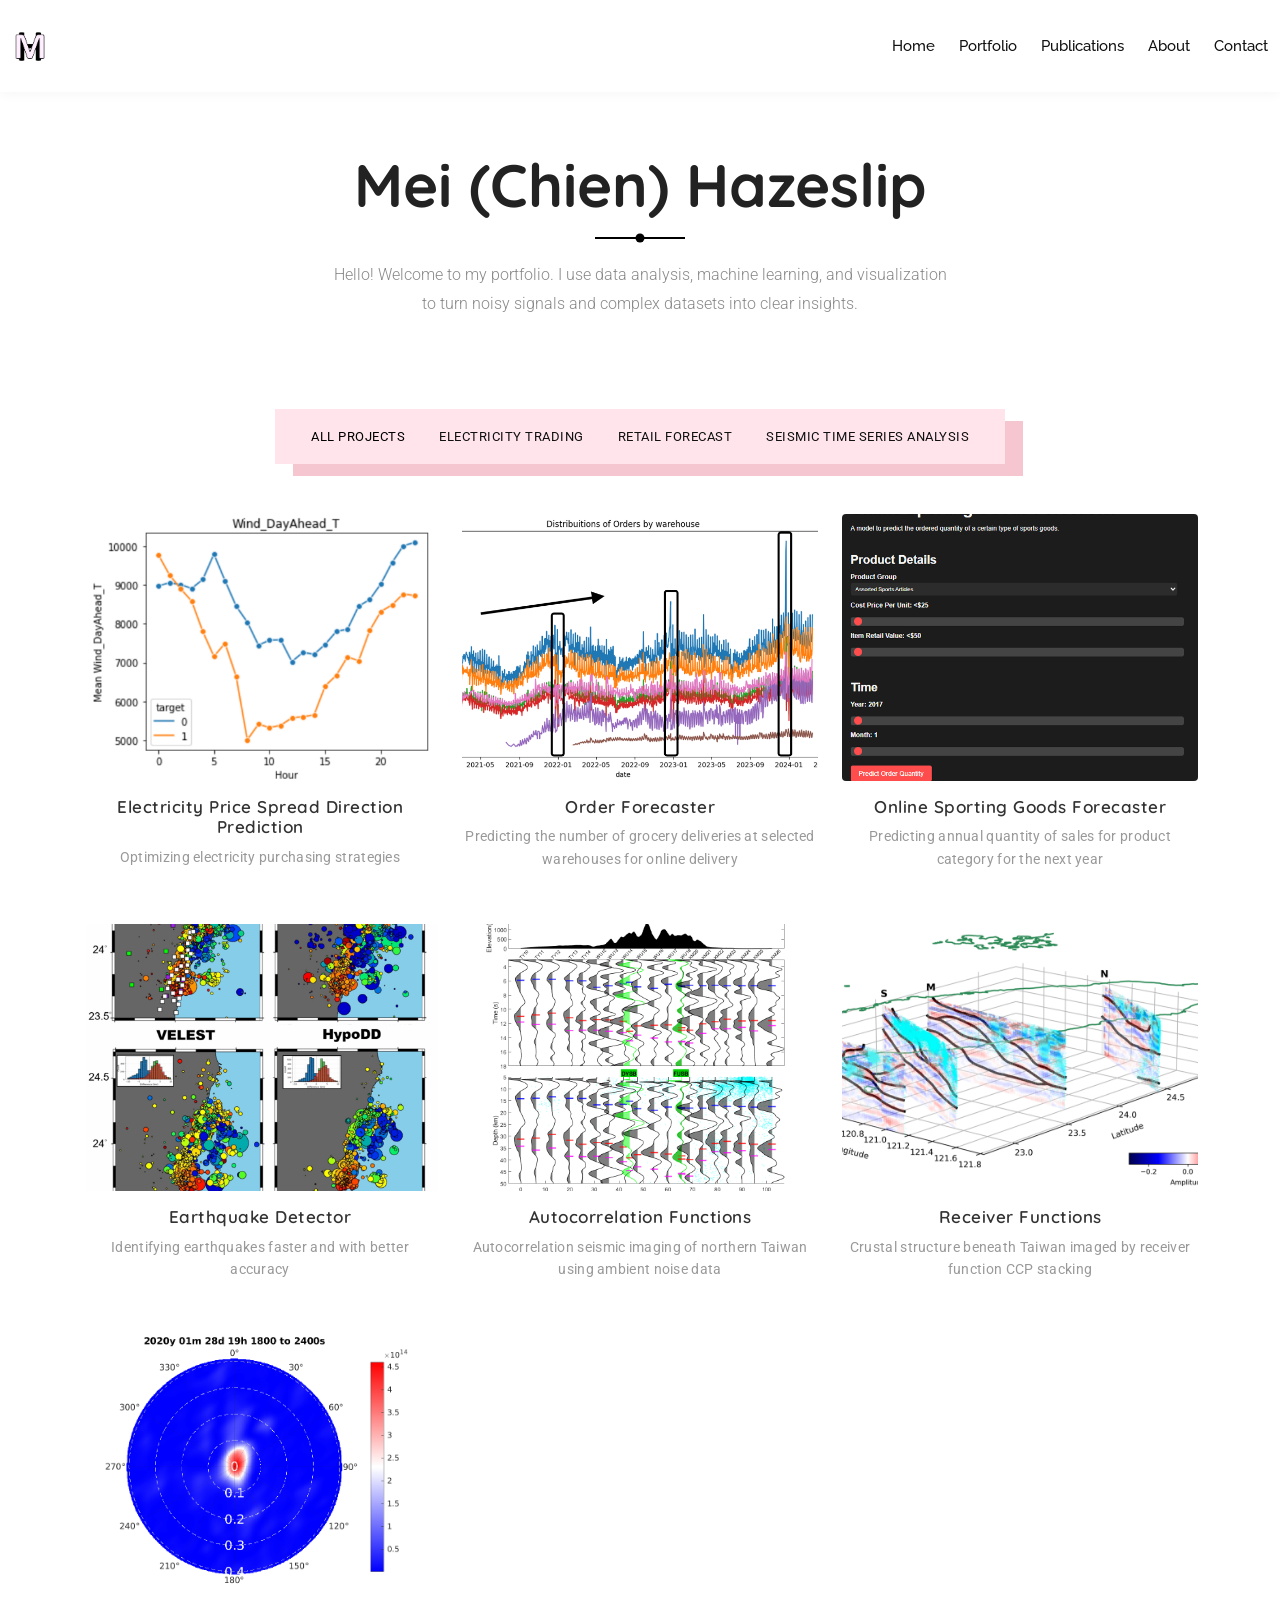
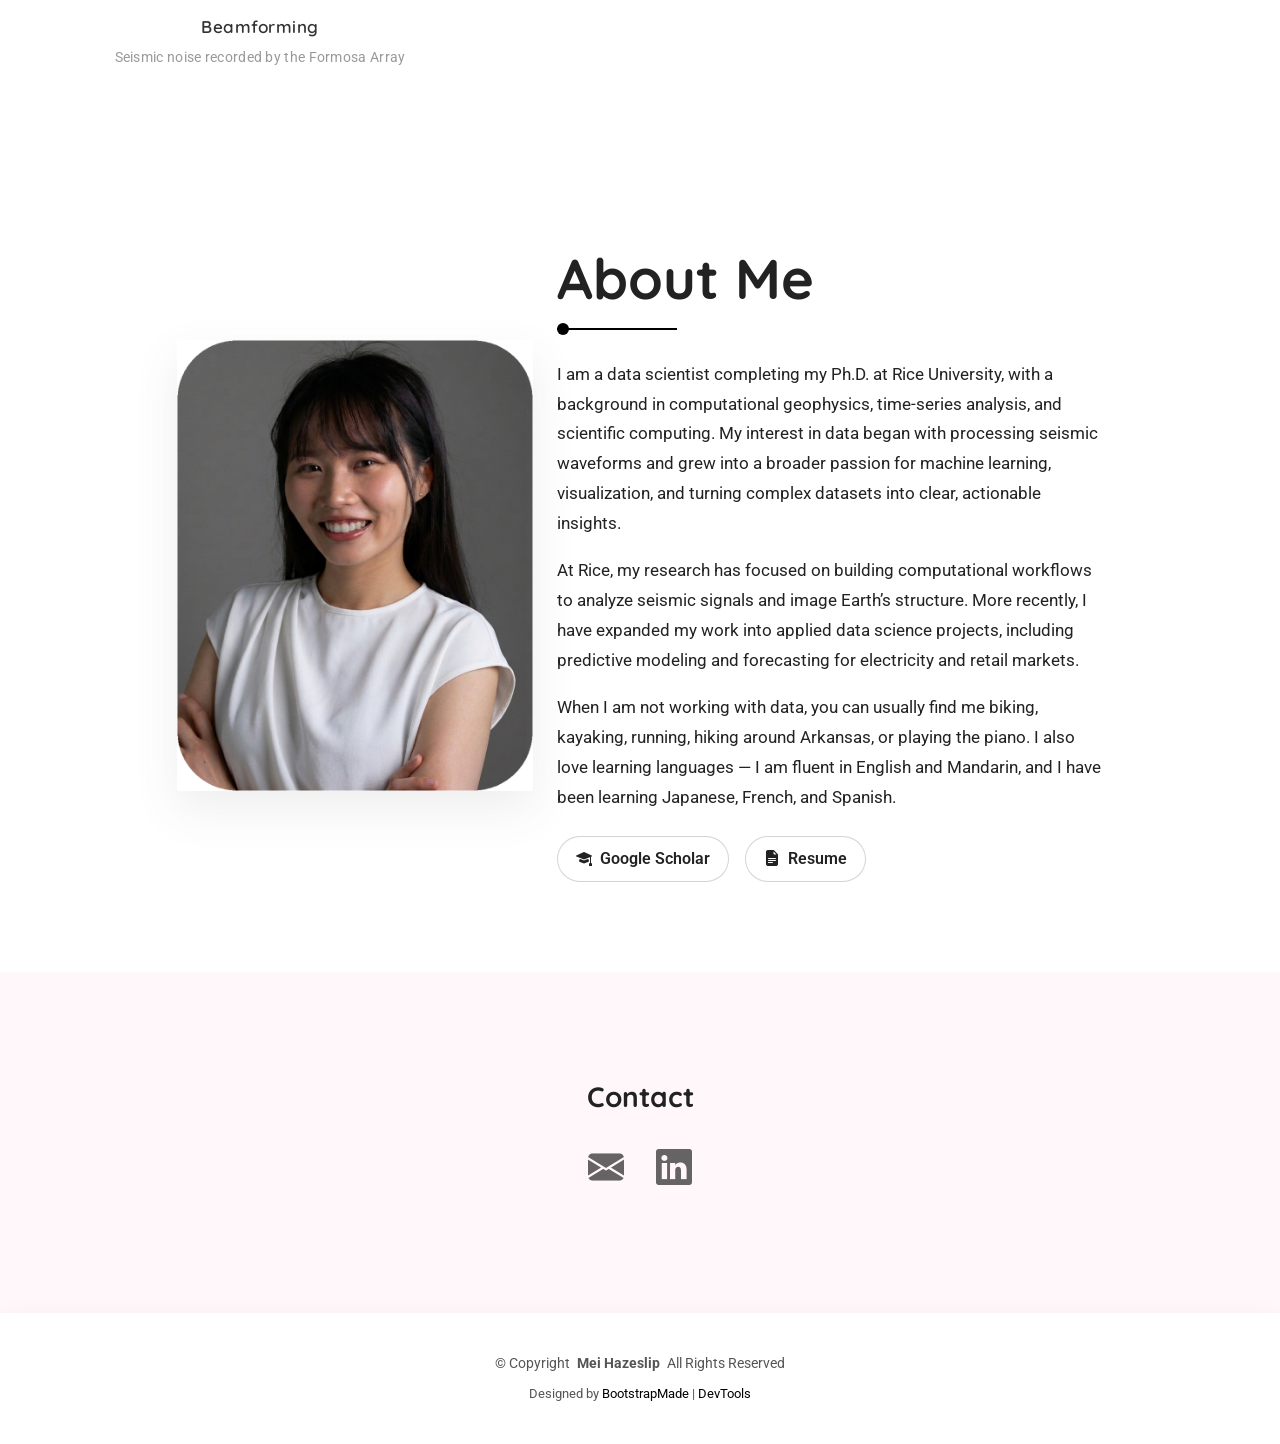
==== commit 56b03a5b: "Update about section" ====
--- a/index.html
+++ b/index.html
@@ -287,14 +287,15 @@
               <h2>About Me</h2>
               <div class="section-divider"></div>
               <p>
-                I am a data scientist and PhD at Rice University interested in machine learning, time-series analysis, and data visualization.
+                I am a data scientist completing my Ph.D. at Rice University, with a background in computational geophysics, time-series analysis, and scientific computing. My interest in data began with processing seismic waveforms and grew into a broader passion for machine learning, visualization, and turning complex datasets into clear, actionable insights.
               </p>
               <p>
-                My research uses seismic signals to image Earth's structure and understand earthquake processes, while my data science projects focus on predictive modeling, forecasting, and practical decision support.
+                At Rice, my research has focused on building computational workflows to analyze seismic signals and image Earth’s structure. More recently, I have expanded my work into applied data science projects, including predictive modeling and forecasting for electricity and retail markets.
               </p>
               <p>
-                I enjoy turning noisy, complex datasets into clear stories, reproducible workflows, and visual explanations that help people make better decisions.
+                When I am not working with data, you can usually find me biking, kayaking, running, hiking around Arkansas, or playing the piano. I also love learning languages — I am fluent in English and Mandarin, and I have been learning Japanese, French, and Spanish.
               </p>
+             
               <div class="about-action-links d-flex flex-wrap align-items-center gap-3 mt-4">
                 <a href="https://scholar.google.com/citations?user=LyfPsKEAAAAJ&hl=en" 
                   target="_blank" 
@@ -324,9 +325,6 @@
           <a href="mailto:amayaaaa24@gmail.com" aria-label="Email"><i class="bi bi-envelope-fill"></i></a>
           <a href="https://www.linkedin.com/in/mei-chien/" target="_blank" rel="noopener noreferrer" aria-label="LinkedIn"><i class="bi bi-linkedin"></i></a>
         </div>
-        <p class="contact-note mb-0">
-          Email: <a href="mailto:amayaaaa24@gmail.com">amayaaaa24@gmail.com</a>
-        </p>
       </div>
     </section><!-- /Contact Section -->
 
